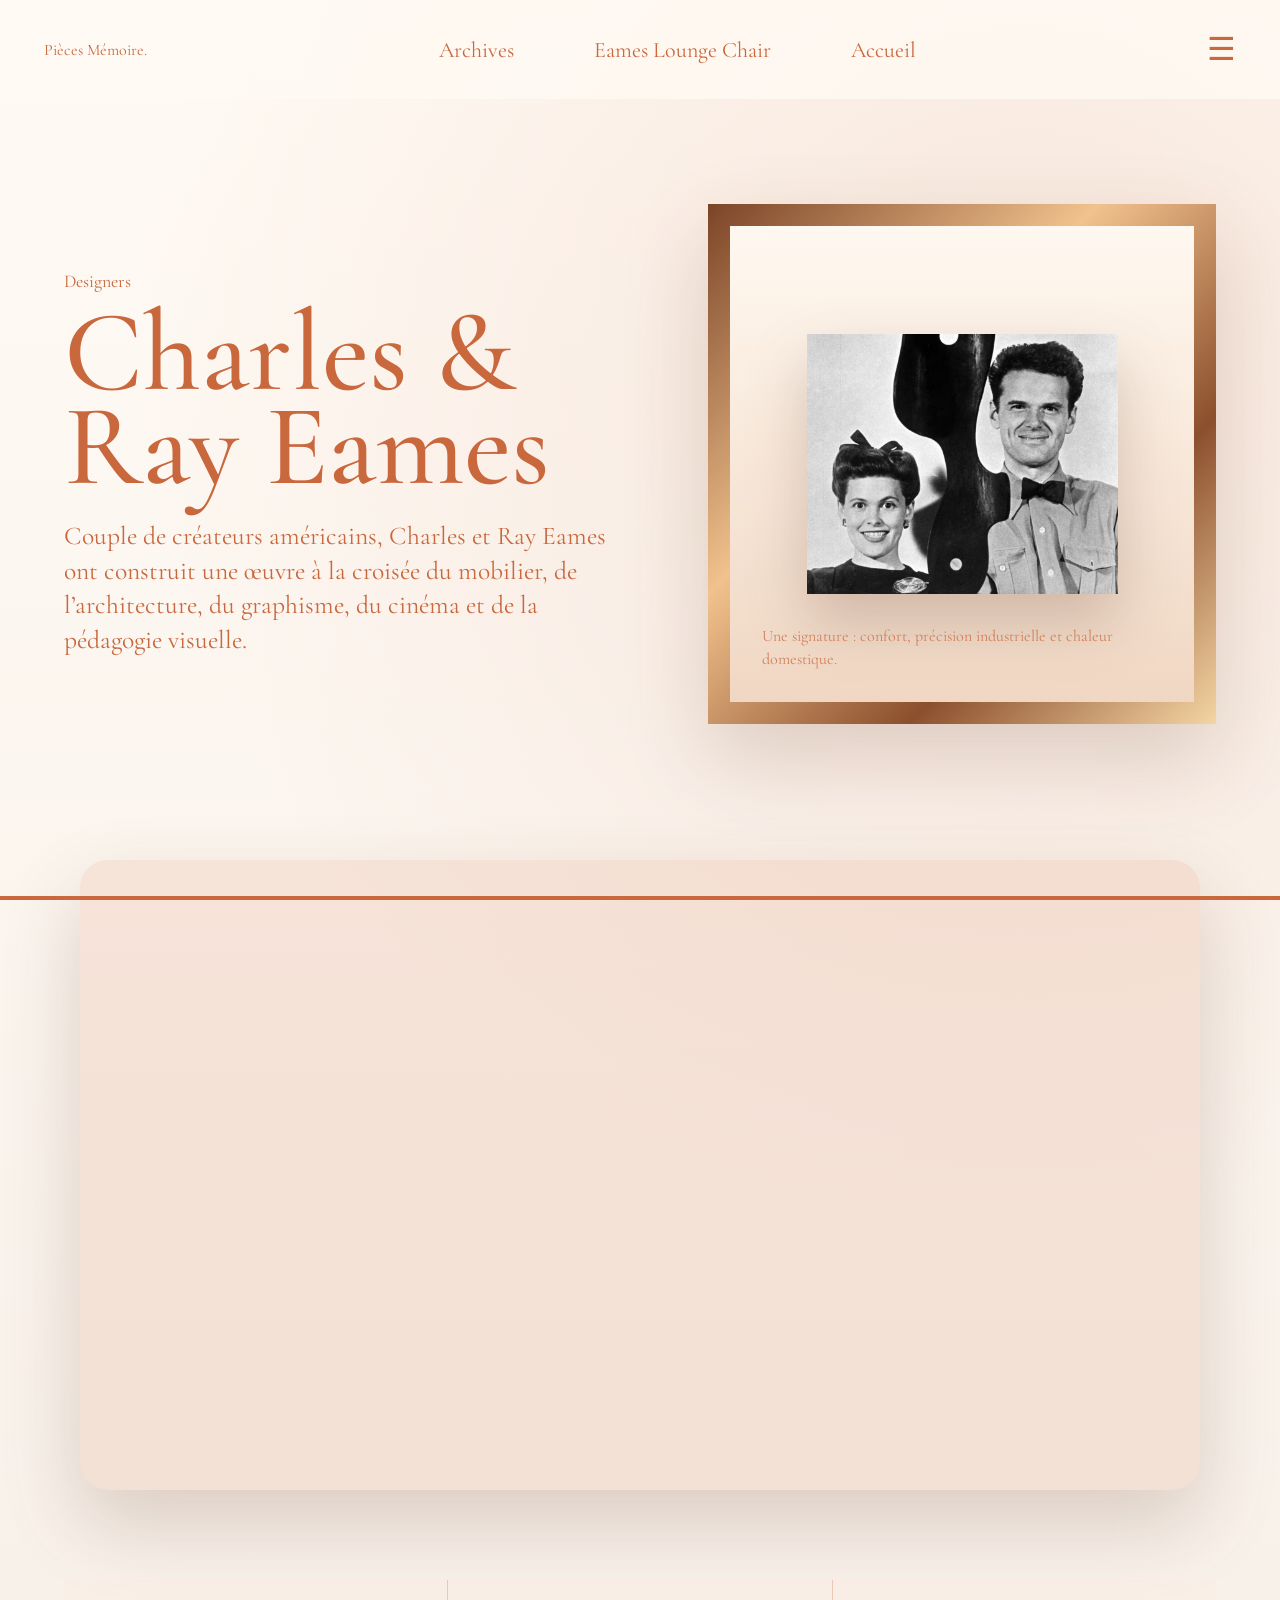
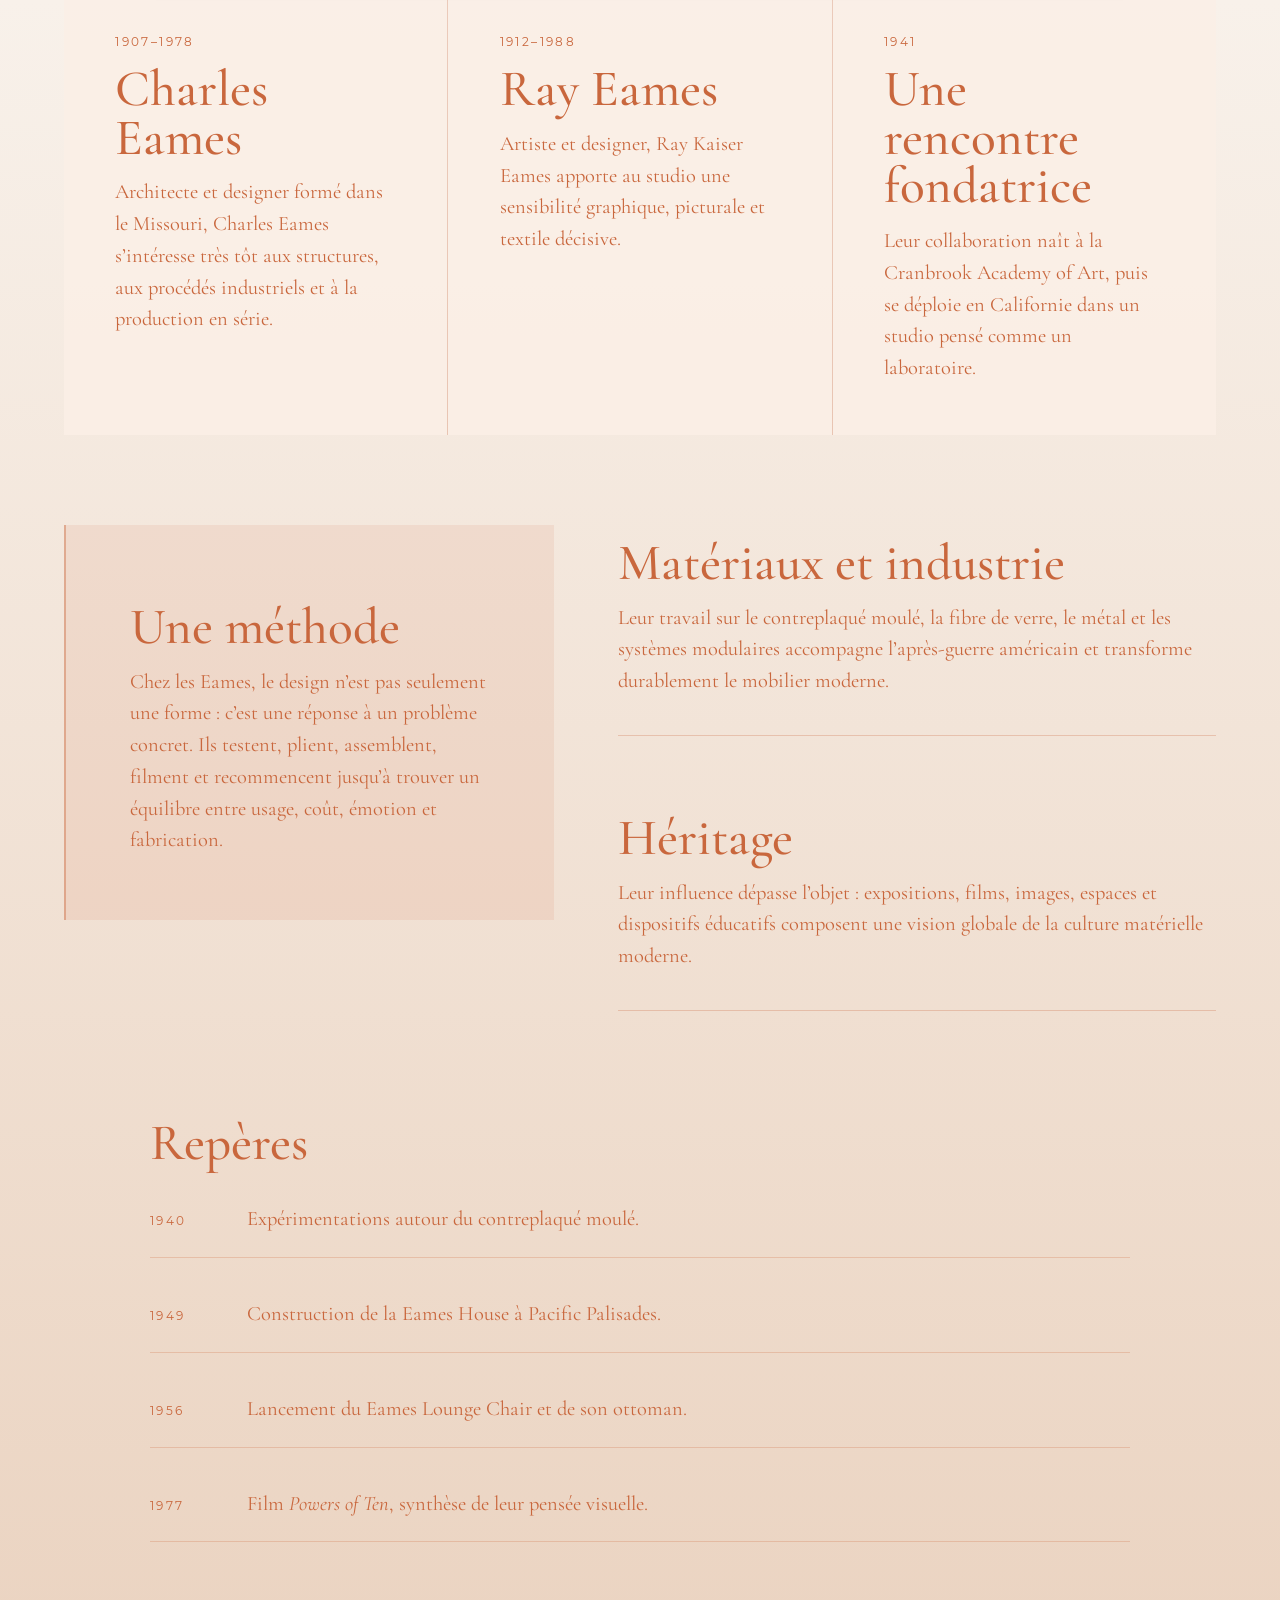
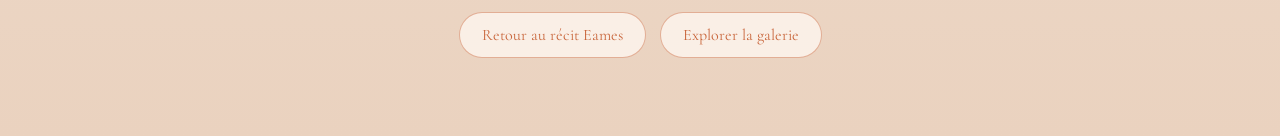
==== designers.html @ acf5686b "Add designer profile video section" ====
<!doctype html>
<html lang="fr">
  <head>
    <meta charset="UTF-8" />
    <meta name="viewport" content="width=device-width, initial-scale=1.0" />
    <title>Pièces Mémoire — Charles & Ray Eames</title>

    <link rel="preconnect" href="https://fonts.googleapis.com" />
    <link rel="preconnect" href="https://fonts.gstatic.com" crossorigin />
    <link
      href="https://fonts.googleapis.com/css2?family=Cormorant+Garamond:wght@300;400;500;600&family=Montserrat+Alternates:wght@400;500;600&display=swap"
      rel="stylesheet"
    />

    <link rel="stylesheet" href="style.css" />
  </head>

  <body class="designer-page">
    <header class="designer-header">
      <div class="logo">
        <a href="index.html">Pièces Mémoire.</a>
      </div>

      <nav>
        <a href="archives.html">Archives</a>
        <a href="eames.html">Eames Lounge Chair</a>
        <a href="index.html">Accueil</a>
      </nav>

      <button class="menu-btn" type="button" aria-label="Ouvrir le menu">☰</button>
    </header>

    <main>
      <section class="designer-hero">
        <div class="designer-hero__copy">
          <p class="category-label">Designers</p>
          <h1>Charles & Ray Eames</h1>
          <p>
            Couple de créateurs américains, Charles et Ray Eames ont construit
            une œuvre à la croisée du mobilier, de l’architecture, du graphisme,
            du cinéma et de la pédagogie visuelle.
          </p>
        </div>

        <figure class="designer-hero__portrait">
          <img src="./Images/Eames/charles&ray02.jpg" alt="Charles et Ray Eames" />
          <figcaption>Une signature : confort, précision industrielle et chaleur domestique.</figcaption>
        </figure>
      </section>

      <section class="designer-video-display" aria-label="Film sur Charles et Ray Eames">
        <iframe
          src="https://www.youtube.com/embed/MaOGpOgOFRw?start=451"
          title="Vidéo sur Charles et Ray Eames"
          allow="accelerometer; autoplay; clipboard-write; encrypted-media; gyroscope; picture-in-picture; web-share"
          allowfullscreen
        ></iframe>
      </section>

      <section class="designer-profile">
        <article>
          <span>1907–1978</span>
          <h2>Charles Eames</h2>
          <p>
            Architecte et designer formé dans le Missouri, Charles Eames
            s’intéresse très tôt aux structures, aux procédés industriels et à
            la production en série.
          </p>
        </article>

        <article>
          <span>1912–1988</span>
          <h2>Ray Eames</h2>
          <p>
            Artiste et designer, Ray Kaiser Eames apporte au studio une
            sensibilité graphique, picturale et textile décisive.
          </p>
        </article>

        <article>
          <span>1941</span>
          <h2>Une rencontre fondatrice</h2>
          <p>
            Leur collaboration naît à la Cranbrook Academy of Art, puis se
            déploie en Californie dans un studio pensé comme un laboratoire.
          </p>
        </article>
      </section>

      <section class="designer-story">
        <div>
          <h2>Une méthode</h2>
          <p>
            Chez les Eames, le design n’est pas seulement une forme : c’est une
            réponse à un problème concret. Ils testent, plient, assemblent,
            filment et recommencent jusqu’à trouver un équilibre entre usage,
            coût, émotion et fabrication.
          </p>
        </div>

        <div>
          <h2>Matériaux et industrie</h2>
          <p>
            Leur travail sur le contreplaqué moulé, la fibre de verre, le métal
            et les systèmes modulaires accompagne l’après-guerre américain et
            transforme durablement le mobilier moderne.
          </p>
        </div>

        <div>
          <h2>Héritage</h2>
          <p>
            Leur influence dépasse l’objet : expositions, films, images,
            espaces et dispositifs éducatifs composent une vision globale de la
            culture matérielle moderne.
          </p>
        </div>
      </section>

      <section class="designer-timeline" aria-label="Repères chronologiques">
        <h2>Repères</h2>
        <ol>
          <li><span>1940</span> Expérimentations autour du contreplaqué moulé.</li>
          <li><span>1949</span> Construction de la Eames House à Pacific Palisades.</li>
          <li><span>1956</span> Lancement du Eames Lounge Chair et de son ottoman.</li>
          <li><span>1977</span> Film <em>Powers of Ten</em>, synthèse de leur pensée visuelle.</li>
        </ol>
      </section>

      <section class="designer-actions">
        <a href="eames.html">Retour au récit Eames</a>
        <a href="archives.html">Explorer la galerie</a>
      </section>
    </main>

    <div class="overlay"></div>

    <aside class="side-menu">
      <button class="close-menu" type="button" aria-label="Fermer le menu">✕</button>

      <nav class="side-nav">
        <a href="index.html">
          <img src="./Images/icons/icon01.png" alt="" />
          <span>Accueil</span>
        </a>

        <a href="archives.html">
          <img src="./Images/icons/icon03.png" alt="" />
          <span>Archives</span>
        </a>

        <a href="meubles.html">
          <img src="./Images/icons/icon05.png" alt="" />
          <span>Meubles</span>
        </a>

        <a href="designers.html">
          <img src="./Images/icons/icon02.png" alt="" />
          <span>Designers</span>
        </a>

        <a href="eames.html">
          <img src="./Images/icons/icon04.png" alt="" />
          <span>Eames</span>
        </a>
      </nav>
    </aside>

    <script src="script.js"></script>
  </body>
</html>
---- style.css ----
:root {
  --bg: #f8f1ea;
  --primary: #c9673d;
  --secondary: #efbf98;
  --text: #c9673d;
  --shadow: 0 15px 30px rgba(0, 0, 0, 0.08);
}

* {
  margin: 0;
  padding: 0;
  box-sizing: border-box;
}

html {
  scroll-behavior: smooth;
}

body {
  background: var(--bg);
  color: var(--text);
  font-family: "Cormorant Garamond", serif;
  overflow-x: hidden;
}

body.is-home-opening {
  height: 100vh;
  overflow: hidden;
}

a,
a:visited,
a:hover,
a:active,
a:focus {
  color: inherit;
  text-decoration: none;
}
* {
  cursor: none;
}

body {
  cursor: none;
}

body::after {
  content: "";
  position: fixed;
  bottom: 0;
  left: 0;
  width: 100%;
  height: 4px;
  background: var(--primary);
  z-index: 999;
}

/* ---------------- HOME REVEAL BLUR ---------------- */

.home-blur-reveal {
  position: fixed;
  inset: 0;
  z-index: 20000;
  pointer-events: none;
  overflow: hidden;
  animation: homeBlurReveal 4.9s cubic-bezier(0.16, 1, 0.3, 1) forwards;
}

.home-blur-reveal::before,
.home-blur-reveal::after {
  content: "";
  position: absolute;
  top: 0;
  z-index: 1;
  width: 50.5%;
  height: 100%;
  background: rgba(248, 241, 234, 0.34);
  backdrop-filter: blur(30px);
  -webkit-backdrop-filter: blur(30px);
  box-shadow: 0 0 80px rgba(201, 103, 61, 0.1);
  animation: homeBlurPanelOpen 4.9s cubic-bezier(0.16, 1, 0.3, 1) forwards;
}

.home-blur-reveal::before {
  left: 0;
  transform-origin: left center;
}

.home-blur-reveal::after {
  right: 0;
  transform-origin: right center;
}

.home-blur-reveal__logo {
  position: absolute;
  left: 50%;
  top: 50%;
  z-index: 2;
  width: clamp(220px, 28vw, 440px);
  height: auto;
  object-fit: contain;
  transform: translate(-50%, -50%) scale(1);
  filter: drop-shadow(0 24px 48px rgba(201, 103, 61, 0.16));
  clip-path: inset(0 0 0 0);
  animation: homeLogoErase 2.02s cubic-bezier(0.65, 0, 0.35, 1) 0.42s forwards;
}

@keyframes homeBlurReveal {
  0% {
    opacity: 1;
  }

  76% {
    opacity: 1;
  }

  100% {
    opacity: 0;
    visibility: hidden;
  }
}

@keyframes homeBlurPanelOpen {
  0% {
    transform: translateX(0);
    backdrop-filter: blur(30px);
    -webkit-backdrop-filter: blur(30px);
  }

  40% {
    transform: translateX(0);
  }

  100% {
    transform: translateX(var(--blur-panel-end));
    backdrop-filter: blur(0);
    -webkit-backdrop-filter: blur(0);
  }
}

@keyframes homeLogoErase {
  0% {
    opacity: 1;
    clip-path: inset(0 0 0 0);
    filter:
      blur(0)
      drop-shadow(0 24px 48px rgba(201, 103, 61, 0.16));
  }

  72% {
    opacity: 1;
    clip-path: inset(0 0 0 78%);
    filter:
      blur(0.6px)
      drop-shadow(0 24px 48px rgba(201, 103, 61, 0.12));
  }

  100% {
    opacity: 0;
    clip-path: inset(0 0 0 100%);
    filter: blur(4px);
  }
}

.home-blur-reveal::before {
  --blur-panel-end: -104%;
}

.home-blur-reveal::after {
  --blur-panel-end: 104%;
}

/* ---------------- NAVBAR ---------------- */

header {
  height: 99px;
  width: 100%;
  padding: 0 44px;

  display: flex;
  justify-content: space-between;
  align-items: center;

  position: fixed;
  top: 0;
  left: 0;

  z-index: 100;

  background: transparent;
  backdrop-filter: none;
  -webkit-backdrop-filter: none;
}

.logo {
  display: flex;
  align-items: center;
  gap: 2px;
}

.logo img {
  width: 143px;
  height: 143px;
  object-fit: contain;
}

.logo span {
  font-family: "Montserrat Alternates", sans-serif;
  font-size: 26.4px;
  font-weight: 500;
  color: var(--primary);
  letter-spacing: -0.5px;
}

nav {
  display: flex;
  gap: 80px;
}

nav a {
  text-decoration: none;
  color: var(--text);
  font-size: 22px;
}

.menu-btn {
  border: none;
  background: none;
  color: var(--text);
  font-size: 1.98rem;
  cursor: pointer;
}

.page-menu-btn {
  position: fixed;
  top: 26px;
  right: 32px;
  z-index: 1200;
  color: var(--primary);
}

/* ---------------- HERO ---------------- */

.hero {
  position: relative;
  width: 100%;
  min-height: 100vh;

  padding: 150px clamp(22px, 5vw, 76px) 84px;
  overflow: hidden;

  display: grid;
  justify-content: center;
  align-items: center;
  text-align: center;
}

.hero-left {
  position: relative;
  z-index: 2;
  max-width: 760px;
  margin: 0 auto;
}

.hero-left h1 {
  font-size: clamp(58px, 8vw, 118px);
  font-weight: 500;
  line-height: 0.92;
  margin-bottom: 25px;
}

.hero-left p {
  font-size: clamp(17px, 1.6vw, 22px);
  line-height: 1.6;
  margin: 0 auto 30px;
  max-width: 520px;
}

.archive-btn {
  display: inline-flex;
  align-items: center;
  justify-content: center;
  background: transparent;
  border: 1px solid var(--primary);
  border-radius: 20px;
  color: var(--primary);
  text-decoration: none;

  padding: 12px 22px;

  font-family: inherit;
  font-size: 15px;

  cursor: pointer;

  transition: 0.3s;
}

.archive-btn:hover {
  background: var(--primary);
  color: white;
}

.hero-archive-grid {
  position: absolute;
  inset: 99px 0 0;
  z-index: 0;
  display: grid;
  grid-template-columns: repeat(4, minmax(0, 1fr));
  grid-auto-rows: minmax(150px, 1fr);
  width: 100%;
  min-height: calc(100% - 99px);
  overflow: hidden;
  filter: grayscale(1) contrast(1.04);
  opacity: 0.48;
}

.hero-archive-grid::before {
  content: "";
  position: absolute;
  inset: 0;
  z-index: 3;
  pointer-events: none;
  background:
    radial-gradient(circle at 50% 46%, rgba(248, 241, 234, 0.5), transparent 32%),
    linear-gradient(180deg, rgba(248, 241, 234, 0.2), rgba(248, 241, 234, 0.48));
  mix-blend-mode: screen;
}

.hero-archive-grid::after {
  content: "";
  position: absolute;
  inset: 0;
  z-index: 4;
  pointer-events: none;
  background: rgba(248, 241, 234, 0.22);
}

.hero-archive-cell {
  position: relative;
  min-height: 150px;
  overflow: hidden;
  border-right: 1px solid rgba(201, 103, 61, 0.14);
  border-bottom: 1px solid rgba(201, 103, 61, 0.14);
  background: rgba(248, 241, 234, 0.34);
}

.hero-archive-cell img {
  position: absolute;
  inset: 50% auto auto 50%;
  width: min(82%, 260px);
  height: min(82%, 220px);
  object-fit: contain;
  opacity: 0;
  transform: translate(-50%, -50%) scale(0.96);
  filter: blur(8px);
  animation: archiveCellSwap 16s cubic-bezier(0.16, 1, 0.3, 1) infinite;
}

.hero-archive-cell img:nth-child(2) {
  animation-delay: 4s;
}

.hero-archive-cell img:nth-child(3) {
  animation-delay: 8s;
}

.hero-archive-cell img:nth-child(4) {
  animation-delay: 12s;
}

.hero-archive-cell:nth-child(2) img { animation-duration: 17.5s; }
.hero-archive-cell:nth-child(3) img { animation-duration: 15.2s; }
.hero-archive-cell:nth-child(4) img { animation-duration: 18.4s; }
.hero-archive-cell:nth-child(5) img { animation-duration: 16.8s; }
.hero-archive-cell:nth-child(6) img { animation-duration: 19s; }
.hero-archive-cell:nth-child(7) img { animation-duration: 15.8s; }
.hero-archive-cell:nth-child(8) img { animation-duration: 18s; }
.hero-archive-cell:nth-child(9) img { animation-duration: 16.2s; }
.hero-archive-cell:nth-child(10) img { animation-duration: 19.4s; }
.hero-archive-cell:nth-child(11) img { animation-duration: 17s; }
.hero-archive-cell:nth-child(12) img { animation-duration: 18.8s; }

.hero-archive-cell:nth-child(2n) img:nth-child(1) { animation-delay: -1.6s; }
.hero-archive-cell:nth-child(2n) img:nth-child(2) { animation-delay: 2.4s; }
.hero-archive-cell:nth-child(2n) img:nth-child(3) { animation-delay: 6.4s; }
.hero-archive-cell:nth-child(2n) img:nth-child(4) { animation-delay: 10.4s; }

.hero-archive-cell:nth-child(3n) img:nth-child(1) { animation-delay: -3.1s; }
.hero-archive-cell:nth-child(3n) img:nth-child(2) { animation-delay: 1.1s; }
.hero-archive-cell:nth-child(3n) img:nth-child(3) { animation-delay: 5.1s; }
.hero-archive-cell:nth-child(3n) img:nth-child(4) { animation-delay: 9.1s; }

@keyframes archiveCellSwap {
  0%,
  18% {
    opacity: 0;
    transform: translate(-50%, -50%) scale(0.96);
    filter: blur(9px);
  }

  25%,
  43% {
    opacity: 1;
    transform: translate(-50%, -50%) scale(1);
    filter: blur(0);
  }

  52%,
  100% {
    opacity: 0;
    transform: translate(-50%, -50%) scale(1.045);
    filter: blur(10px);
  }
}

/* ---------------- CATEGORIES ---------------- */

.categories {
  margin-top: 90px;
  padding: 0 70px;
}

.categories h2 {
  font-size: 30px;
  font-weight: 400;
  margin-bottom: 50px;
}

.categories-grid {
  display: grid;
  grid-template-columns:
    1fr
    1px
    1fr
    1px
    1fr
    1px
    1fr;

  align-items: center;
}

.divider {
  width: 1px;
  height: 120px;
  background: #ddb49b;
}

.category {
  display: flex;
  flex-direction: column;
  align-items: center;
  justify-content: flex-start;

  width: 100%;
  height: 180px;

  text-align: center;

  transition: 0.3s;
}

.category:hover {
  transform: translateY(-8px);
}

.icon {
  width: 100px;
  height: 100px;

  display: flex;
  justify-content: center;
  align-items: center;

  margin-bottom: 12px;
}

.icon img {
  max-width: 70px;
  max-height: 70px;

  width: auto;
  height: auto;

  object-fit: contain;

  display: block;
}

.category span {
  font-size: 18px;
  line-height: 22px;

  min-height: 44px;

  display: flex;
  align-items: center;
  justify-content: center;
}

/* ---------------- CARDS INFINITE SLIDER ---------------- */

.archive-selector {
  margin-top: 80px;
  min-height: 720px;
  display: flex;
  flex-direction: column;
  align-items: center;
  overflow: hidden;
}

.cards-stage {
  position: relative;
  width: 100%;
  height: 410px;

  display: flex;
  justify-content: center;
  align-items: center;

  overflow: hidden;
}

.cards-stage::before,
.cards-stage::after {
  content: "";
  position: absolute;
  top: 0;
  width: 24%;
  height: 100%;
  z-index: 5;
  pointer-events: none;
}

.cards-stage::before {
  left: 0;
  background: linear-gradient(to right, var(--bg), transparent);
}

.cards-stage::after {
  right: 0;
  background: linear-gradient(to left, var(--bg), transparent);
}

.cards-track {
  position: relative;
  width: 100%;
  height: 360px;
}

.slider-arrow {
  position: absolute;
  top: 50%;
  z-index: 8;
  width: 52px;
  height: 52px;
  border: 1px solid rgba(181, 66, 27, 0.5);
  border-radius: 50%;
  background: rgba(248, 241, 234, 0.82);
  color: var(--primary);
  font-family: "Montserrat Alternates", sans-serif;
  font-size: 25px;
  line-height: 1;
  transform: translateY(-50%);
  box-shadow: 0 14px 30px rgba(83, 45, 31, 0.12);
  backdrop-filter: blur(8px);
  transition: 0.3s;
}

.slider-arrow:hover {
  background: var(--primary);
  color: white;
  transform: translateY(-50%) scale(1.05);
}

.slider-arrow--prev {
  left: clamp(18px, 5vw, 78px);
}

.slider-arrow--next {
  right: clamp(18px, 5vw, 78px);
}

.archive-card {
  position: absolute;
  top: 15px;
  left: 50%;

  width: 250px;
  height: 330px;

  border-radius: 20px;
  background: #f5dfd2;
  border: 1px solid rgba(181, 66, 27, 0.38);
  box-shadow: 0 16px 35px rgba(83, 45, 31, 0.13);

  text-decoration: none;
  color: var(--primary);

  display: flex;
  flex-direction: column;
  justify-content: space-between;

  padding: 18px;
  overflow: hidden;
  will-change: transform, opacity;
}

.archive-card img {
  width: 100%;
  height: 200px;
  object-fit: contain;
  margin-top: 4px;
  transform: scale(1.18);
}

.archive-card:hover img {
  transform: scale(1.28);
}

.card-year {
  font-size: 14px;
  letter-spacing: 1px;
}

.card-info h4 {
  font-size: 22px;
  font-weight: 500;
  line-height: 1;
  margin-bottom: 6px;
}

.card-info p {
  font-size: 14px;
  line-height: 1.2;
}

.archive-selector.has-active .archive-card {
  opacity: 0.35;
}

.archive-selector.has-active .archive-card.is-selected {
  opacity: 1;
  z-index: 20;
  box-shadow: 0 35px 70px rgba(83, 45, 31, 0.28);
}

.archive-selector h3 {
  margin-top: 35px;
  font-size: 28px;
  font-weight: 400;
}

.archive-hint {
  margin-top: 12px;
  max-width: 520px;
  text-align: center;
  font-size: 16px;
  line-height: 1.5;
  opacity: 0.74;
}
/* ---------------- RESPONSIVE ---------------- */

@media (max-width: 1000px) {
  nav {
    display: none;
  }

  .hero {
    min-height: 100vh;
    padding-inline: 24px;
    text-align: center;
  }

  .hero-left {
    display: flex;
    flex-direction: column;
    align-items: center;
  }

  .hero-archive-grid {
    grid-template-columns: repeat(2, minmax(0, 1fr));
    grid-auto-rows: minmax(128px, 1fr);
  }

  .hero-archive-cell img {
    width: min(86%, 210px);
    height: min(86%, 185px);
  }

  .categories-grid {
    grid-template-columns: 1fr;
    gap: 40px;
  }

  .divider {
    display: none;
  }

  .cards-wrapper {
    width: 100%;
    transform: scale(0.8);
  }

  .slider-arrow {
    width: 44px;
    height: 44px;
    font-size: 21px;
  }
}

footer {
  margin-top: 120px;

  padding: 80px 70px 40px;

  border-top: 1px solid #ddb49b;
}

.footer-top {
  display: flex;
  justify-content: space-between;
  align-items: flex-start;

  gap: 100px;
}

.footer-brand h3 {
  font-size: 36px;
  font-weight: 500;

  margin-bottom: 15px;
}

.footer-brand p {
  max-width: 320px;

  font-size: 16px;
  line-height: 1.6;
}

.footer-links {
  display: flex;
  gap: 100px;
}

.footer-links div {
  display: flex;
  flex-direction: column;
  gap: 12px;
}

.footer-links h4 {
  font-size: 22px;
  font-weight: 500;

  margin-bottom: 8px;
}

.footer-links a {
  text-decoration: none;
  color: var(--text);

  font-size: 18px;

  transition: 0.3s;
}

.footer-links a:hover {
  opacity: 0.6;
}

.footer-bottom {
  margin-top: 60px;
  padding-top: 25px;

  border-top: 1px solid #e7c6ae;

  display: flex;
  justify-content: space-between;

  font-size: 15px;
}

/* MENU */

.side-menu {
  position: fixed;
  top: 0;
  right: -450px;

  width: 420px;
  height: 100vh;

  background: var(--bg);

  border-left: 2px solid var(--primary);

  z-index: 9999;

  transition: 0.5s ease;

  padding: 60px;
}

.side-menu.active {
  right: 0;
}

.overlay {
  position: fixed;
  inset: 0;

  background: rgba(0, 0, 0, 0.15);

  opacity: 0;
  pointer-events: none;

  transition: 0.4s;

  z-index: 9998;
}

.overlay.active {
  opacity: 1;
  pointer-events: all;
}

.close-menu {
  position: absolute;

  top: 40px;
  right: 40px;

  width: 55px;
  height: 55px;

  border-radius: 50%;

  border: 3px solid var(--primary);

  background: transparent;

  color: var(--primary);

  font-size: 28px;

  cursor: pointer;
}

.side-nav {
  margin-top: 120px;

  display: flex;
  flex-direction: column;

  gap: 25px;
}

.side-nav a {
  display: flex;
  align-items: center;

  gap: 25px;

  text-decoration: none;

  color: var(--primary);

  font-size: 22px;
  font-weight: 500;

  padding-bottom: 25px;

  border-bottom: 1px solid #ddb49b;
}

.side-nav img {
  width: 42px;
  height: 42px;
}

.side-nav a:hover {
  transform: translateX(8px);
  transition: 0.3s;
}
.category-hero {
  padding-top: 180px;
  text-align: center;
}

.category-label {
  font-size: 18px;
  color: var(--primary);
}

.category-hero h1 {
  font-size: 80px;
  font-weight: 500;
  margin: 15px 0;
}

.category-description {
  max-width: 600px;
  margin: auto;
  font-size: 18px;
}

.objects-grid {
  max-width: 1200px;
  margin: 100px auto;
  padding: 0 70px;

  display: grid;
  grid-template-columns: repeat(3, 1fr);
  gap: 40px;
}

.object-card {
  display: block;
  text-align: center;
  color: var(--primary);
  text-decoration: none;
}

.object-card img {
  width: 100%;
  border-radius: 12px;
}

.object-card h2 {
  margin-top: 20px;
  font-size: 28px;
  font-weight: 500;
}

.object-card p {
  margin-top: 8px;
  font-size: 16px;
}

/* ---------------- IMMERSIVE ARCHIVES ---------------- */

.archive-gallery-page {
  min-height: 100vh;
  background:
    radial-gradient(circle at 18% 16%, rgba(255, 255, 255, 0.94), transparent 28%),
    linear-gradient(180deg, #fffdf8 0%, #f8f1ea 58%, #ead2bf 100%);
}

.archive-gallery-header {
  background: rgba(255, 253, 248, 0.72);
}

.archive-gallery {
  min-height: 100vh;
  padding: 132px clamp(18px, 4vw, 64px) 72px;
}

.archive-gallery__intro {
  max-width: 820px;
  margin: 0 auto 42px;
  text-align: center;
}

.archive-gallery__intro h1 {
  margin: 10px 0 14px;
  font-size: clamp(54px, 8vw, 112px);
  font-weight: 500;
  line-height: 0.88;
}

.archive-gallery__intro p:not(.category-label) {
  max-width: 610px;
  margin: 0 auto;
  font-size: clamp(17px, 1.8vw, 22px);
  line-height: 1.45;
}

.archive-room {
  position: relative;
  max-width: 1180px;
  min-height: clamp(720px, 96vh, 1040px);
  margin: 0 auto;
  padding: clamp(28px, 4vw, 54px);
  perspective: 1300px;
}

.archive-room__door {
  position: absolute;
  inset: 0;
  z-index: 4;
  pointer-events: none;
  border: clamp(24px, 4vw, 54px) solid transparent;
  border-image:
    linear-gradient(
      135deg,
      #9c5f36 0%,
      #e7b079 19%,
      #8c4e2e 38%,
      #f0bf87 58%,
      #7a4026 100%
    )
    1;
  box-shadow:
    inset 0 0 0 8px rgba(92, 46, 24, 0.2),
    inset 0 0 46px rgba(92, 46, 24, 0.18),
    0 34px 86px rgba(92, 46, 24, 0.18);
}

.archive-room__door::before,
.archive-room__door::after {
  content: "";
  position: absolute;
  inset: calc(clamp(24px, 4vw, 54px) * -0.82);
  border: 1px solid rgba(87, 45, 25, 0.32);
  background:
    repeating-linear-gradient(
      90deg,
      rgba(77, 38, 20, 0.22) 0 1px,
      transparent 1px 11px
    );
  mix-blend-mode: multiply;
  opacity: 0.42;
}

.archive-room__door::after {
  inset: clamp(12px, 2vw, 26px);
  border: 2px solid rgba(116, 62, 34, 0.22);
  background: none;
}

.archive-room__space {
  position: relative;
  min-height: clamp(640px, 82vh, 920px);
  overflow: hidden;
  background:
    linear-gradient(90deg, rgba(255, 255, 255, 0.92), rgba(255, 255, 255, 0.34) 15%, transparent 30%),
    linear-gradient(180deg, #fffefa 0%, #fffaf2 62%, #f6eadf 100%);
  box-shadow: inset 0 0 120px rgba(171, 106, 68, 0.12);
  transform-style: preserve-3d;
}

.archive-room__space::before {
  content: "";
  position: absolute;
  left: 7%;
  top: 5%;
  bottom: 16%;
  width: 13%;
  background:
    linear-gradient(90deg, rgba(255, 255, 255, 0.95), rgba(255, 255, 255, 0.18)),
    repeating-linear-gradient(90deg, transparent 0 26px, rgba(210, 184, 162, 0.22) 27px 28px);
  filter: blur(0.2px);
}

.archive-room__ceiling,
.archive-room__floor,
.archive-room__wall {
  position: absolute;
  pointer-events: none;
}

.archive-room__ceiling {
  top: 0;
  left: 17%;
  right: 17%;
  height: 16%;
  background:
    linear-gradient(180deg, rgba(242, 232, 221, 0.88), rgba(255, 255, 255, 0.28)),
    repeating-linear-gradient(90deg, transparent 0 34px, rgba(195, 172, 148, 0.18) 35px 36px);
  transform: perspective(900px) rotateX(-42deg);
  transform-origin: top center;
}

.archive-room__floor {
  left: 14%;
  right: 14%;
  bottom: -10%;
  height: 40%;
  background:
    repeating-linear-gradient(0deg, rgba(93, 62, 43, 0.22) 0 1px, transparent 1px 38px),
    linear-gradient(180deg, #fffdf8, #f4eadf);
  transform: perspective(900px) rotateX(62deg);
  transform-origin: bottom center;
}

.archive-room__wall--left {
  left: 0;
  top: 10%;
  bottom: 0;
  width: 22%;
  background: linear-gradient(90deg, #fffefa, rgba(255, 255, 255, 0.24));
  clip-path: polygon(0 0, 100% 11%, 100% 100%, 0 100%);
}

.archive-room__wall--right {
  right: 0;
  top: 10%;
  bottom: 0;
  width: 24%;
  background: linear-gradient(270deg, #fff7ef, rgba(255, 255, 255, 0.18));
  clip-path: polygon(0 11%, 100% 0, 100% 100%, 0 100%);
}

.gallery-wall {
  position: absolute;
  z-index: 2;
}

.gallery-wall--back {
  left: 26%;
  top: 13%;
  width: 48%;
  height: 66%;
}

.gallery-wall--right {
  right: 5%;
  top: 16%;
  width: 21%;
  height: 66%;
  transform: perspective(900px) rotateY(-38deg);
  transform-origin: left center;
}

.gallery-frame {
  position: absolute;
  display: flex;
  flex-direction: column;
  justify-content: flex-end;
  gap: 4px;
  padding: 10px;
  color: #7f431e;
  text-decoration: none;
  background:
    linear-gradient(#fffaf3, #f8eadc) padding-box,
    linear-gradient(135deg, #704020, #e5bd7d 36%, #8d5430 64%, #f1cf99) border-box;
  border: clamp(8px, 1.2vw, 15px) solid transparent;
  box-shadow:
    0 16px 30px rgba(92, 46, 24, 0.16),
    inset 0 0 0 1px rgba(80, 42, 22, 0.22);
  transition: transform 0.55s cubic-bezier(0.16, 1, 0.3, 1), box-shadow 0.55s ease;
}

.gallery-frame:hover {
  transform: translateY(-8px) scale(1.035);
  box-shadow:
    0 24px 48px rgba(92, 46, 24, 0.22),
    inset 0 0 0 1px rgba(80, 42, 22, 0.28);
}

.gallery-frame img {
  width: 100%;
  height: 74%;
  object-fit: contain;
  object-position: center;
  filter: drop-shadow(0 10px 14px rgba(72, 38, 24, 0.12));
}

.gallery-frame strong {
  font-size: clamp(14px, 1.4vw, 20px);
  font-weight: 500;
  line-height: 1;
}

.gallery-frame em,
.gallery-frame__year {
  font-size: clamp(11px, 1vw, 13px);
  font-style: normal;
  line-height: 1.1;
  opacity: 0.76;
}

.gallery-frame__year {
  position: absolute;
  top: 9px;
  left: 10px;
}

.gallery-frame--hero {
  left: 32%;
  top: 24%;
  width: 34%;
  height: 42%;
}

.gallery-frame--akari {
  left: 2%;
  top: 6%;
  width: 25%;
  height: 27%;
}

.gallery-frame--string {
  left: 4%;
  top: 42%;
  width: 28%;
  height: 27%;
}

.gallery-frame--wishbone {
  right: 2%;
  top: 8%;
  width: 24%;
  height: 32%;
}

.gallery-frame--wassily {
  right: 5%;
  bottom: 1%;
  width: 24%;
  height: 33%;
}

.gallery-frame--side {
  left: 8%;
  top: 4%;
  width: 74%;
  height: 32%;
}

.gallery-frame--side-small {
  left: 22%;
  top: 46%;
  width: 62%;
  height: 25%;
}

.archive-gallery__rail {
  display: flex;
  flex-wrap: wrap;
  justify-content: center;
  gap: 12px;
  margin-top: 28px;
}

.archive-gallery__rail a {
  padding: 10px 18px;
  border: 1px solid rgba(201, 103, 61, 0.42);
  border-radius: 999px;
  color: var(--primary);
  text-decoration: none;
  background: rgba(255, 253, 248, 0.64);
  backdrop-filter: blur(8px);
}

@media (max-width: 820px) {
  .archive-gallery-header nav {
    display: none;
  }

  .archive-room {
    padding: 18px;
    min-height: 760px;
  }

  .archive-room__door {
    border-width: 20px;
  }

  .archive-room__space {
    min-height: 720px;
  }

  .gallery-wall--back {
    left: 14%;
    width: 72%;
  }

  .gallery-wall--right,
  .archive-room__wall--right {
    display: none;
  }
}

/* ---------------- 3D ARCHIVE CUBE ---------------- */

.archive-gallery-page {
  --gallery-x: 0px;
  --gallery-y: 0px;
  --gallery-z: 0px;
  --gallery-rot-x: 0deg;
  --gallery-rot-y: 0deg;
  background:
    radial-gradient(circle at 18% 16%, rgba(255, 255, 255, 0.94), transparent 28%),
    linear-gradient(180deg, #fffdf8 0%, #f8f1ea 58%, #ead2bf 100%);
}

.archive-gallery-page,
.archive-gallery-page * {
  cursor: auto !important;
}

.archive-story-header {
  position: fixed;
  top: 22px;
  left: 24px;
  z-index: 1200;
}

.archive-story-exit {
  display: inline-flex;
  align-items: center;
  gap: 8px;
  padding: 6px 10px 6px 6px;
  border: 1px solid rgba(201, 103, 61, 0.42);
  border-radius: 999px;
  background: rgba(248, 241, 234, 0.72);
  color: var(--primary);
  text-decoration: none;
  font-family: "Montserrat Alternates", sans-serif;
  font-size: 11px;
  letter-spacing: 0.14em;
  text-transform: uppercase;
  backdrop-filter: blur(10px);
  -webkit-backdrop-filter: blur(10px);
  box-shadow: 0 16px 34px rgba(201, 103, 61, 0.16);
  opacity: 0.95;
  transition:
    transform 0.25s ease,
    border-color 0.25s ease,
    background 0.25s ease;
}

.archive-story-exit:hover,
.archive-story-exit:focus-visible {
  border-color: rgba(201, 103, 61, 0.72);
  background: rgba(255, 253, 248, 0.84);
  transform: translateY(-1px);
}

.archive-story-exit img {
  width: 36px;
  height: 36px;
  object-fit: contain;
  filter: drop-shadow(0 4px 8px rgba(201, 103, 61, 0.2));
}

.archive-story-exit span {
  opacity: 0.82;
}

.archive-cube-page {
  min-height: 100vh;
  padding: 126px clamp(16px, 4vw, 64px) 64px;
}

.archive-cube-intro {
  max-width: 860px;
  margin: 0 auto 34px;
  text-align: center;
}

.archive-cube-intro h1 {
  margin: 10px 0 14px;
  font-size: clamp(54px, 8vw, 118px);
  font-weight: 500;
  line-height: 0.88;
}

.archive-cube-intro p:not(.category-label) {
  max-width: 680px;
  margin: 0 auto;
  font-size: clamp(17px, 1.8vw, 22px);
  line-height: 1.45;
}

.archive-cube-shell {
  position: relative;
  height: clamp(680px, 82vh, 920px);
  max-width: 1280px;
  margin: 0 auto;
  overflow: hidden;
  border: 24px solid transparent;
  border-image: linear-gradient(135deg, #8a4d2c, #edbd83 32%, #754024 68%, #d89562) 1;
  background: #fffdf8;
  perspective: 1050px;
  box-shadow:
    inset 0 0 80px rgba(116, 62, 34, 0.12),
    0 30px 80px rgba(116, 62, 34, 0.18);
}

.archive-cube-shell::before {
  content: "";
  position: absolute;
  inset: 0;
  z-index: 5;
  pointer-events: none;
  background:
    radial-gradient(circle at 16% 20%, rgba(255, 255, 255, 0.78), transparent 24%),
    linear-gradient(90deg, rgba(255, 255, 255, 0.42), transparent 24% 76%, rgba(130, 78, 48, 0.08));
  mix-blend-mode: soft-light;
}

.archive-cube {
  position: absolute;
  left: 50%;
  top: 50%;
  width: min(880px, 72vw);
  height: min(560px, 58vh);
  transform-style: preserve-3d;
  transform:
    translate3d(calc(-50% + var(--gallery-x)), calc(-50% + var(--gallery-y)), var(--gallery-z))
    rotateX(var(--gallery-rot-x))
    rotateY(var(--gallery-rot-y));
  transition: transform 0.55s cubic-bezier(0.16, 1, 0.3, 1);
}

.archive-cube.is-dragging {
  transition: none;
}

.cube-face {
  position: absolute;
  left: 0;
  top: 0;
  width: 100%;
  height: 100%;
  transform-style: preserve-3d;
  background:
    linear-gradient(180deg, rgba(255, 255, 255, 0.96), rgba(248, 241, 234, 0.9)),
    repeating-linear-gradient(90deg, transparent 0 48px, rgba(197, 169, 144, 0.12) 49px 50px);
  box-shadow: inset 0 0 80px rgba(110, 62, 36, 0.08);
}

.cube-face--back {
  transform: translateZ(-430px);
}

.cube-face--left {
  transform: rotateY(90deg) translateZ(-430px);
  transform-origin: left center;
}

.cube-face--right {
  transform: rotateY(-90deg) translateZ(-430px);
  transform-origin: right center;
}

.cube-face--floor {
  transform: rotateX(90deg) translateZ(-280px);
  transform-origin: bottom center;
  background:
    repeating-linear-gradient(0deg, rgba(92, 62, 43, 0.22) 0 1px, transparent 1px 42px),
    repeating-linear-gradient(90deg, transparent 0 84px, rgba(92, 62, 43, 0.12) 85px 86px),
    linear-gradient(180deg, #fffdf8, #f1e5db);
}

.cube-face--ceiling {
  transform: rotateX(-90deg) translateZ(-280px);
  transform-origin: top center;
  background:
    repeating-linear-gradient(90deg, transparent 0 44px, rgba(184, 157, 132, 0.16) 45px 46px),
    linear-gradient(180deg, #fffdf8, #f6ede6);
}

.cube-frame {
  position: absolute;
  display: flex;
  flex-direction: column;
  justify-content: flex-end;
  gap: 4px;
  padding: 10px;
  color: #743f21;
  background:
    linear-gradient(#fffaf2, #f6eadc) padding-box,
    linear-gradient(135deg, #684023, #e8c07c 38%, #7e4b2b 68%, #f2d19c) border-box;
  border: 12px solid transparent;
  box-shadow:
    0 18px 34px rgba(74, 42, 25, 0.17),
    inset 0 0 0 1px rgba(92, 48, 25, 0.24);
  text-decoration: none;
  transform: translateZ(18px);
  transition: transform 0.45s ease, box-shadow 0.45s ease;
}

.cube-frame:hover {
  transform: translateZ(42px) scale(1.035);
  box-shadow:
    0 26px 52px rgba(74, 42, 25, 0.24),
    inset 0 0 0 1px rgba(92, 48, 25, 0.3);
}

.cube-frame img {
  width: 100%;
  height: 70%;
  object-fit: contain;
  filter: drop-shadow(0 10px 14px rgba(74, 42, 25, 0.14));
}

.cube-frame strong {
  font-size: clamp(12px, 1.2vw, 18px);
  font-weight: 500;
  line-height: 1;
}

.cube-frame span {
  position: absolute;
  left: 10px;
  top: 8px;
  font-size: 12px;
  opacity: 0.72;
}

.frame-dark {
  border-width: 14px;
  background:
    linear-gradient(#fffaf2, #f6eadc) padding-box,
    linear-gradient(135deg, #222, #6a4a36 45%, #121212) border-box;
}

.frame-light {
  border-width: 9px;
  background:
    linear-gradient(#fffaf2, #f6eadc) padding-box,
    linear-gradient(135deg, #d9b38c, #fff3cb 45%, #b77d47) border-box;
}

.frame-wood {
  border-width: 16px;
  background:
    linear-gradient(#fffaf2, #f6eadc) padding-box,
    repeating-linear-gradient(90deg, #8a4b29 0 8px, #d9955d 9px 18px, #6f341f 19px 28px) border-box;
}

.frame-red {
  background:
    linear-gradient(#fffaf2, #f6eadc) padding-box,
    linear-gradient(135deg, #541f18, #9e3e2b 42%, #2d120e) border-box;
}

.frame-blue {
  border-width: 8px;
  background:
    linear-gradient(#fffaf2, #f6eadc) padding-box,
    linear-gradient(135deg, #31536b, #8eb2c5 42%, #1c3342) border-box;
}

.cube-frame--hero { left: 34%; top: 22%; width: 31%; height: 42%; }
.cube-frame--portrait { left: 7%; top: 8%; width: 22%; height: 31%; }
.cube-frame--wide { left: 7%; top: 49%; width: 27%; height: 26%; }
.cube-frame--mini { right: 5%; top: 7%; width: 22%; height: 28%; }
.cube-frame--tall { right: 6%; bottom: 8%; width: 20%; height: 34%; }
.cube-frame--tiny { left: 39%; bottom: 8%; width: 17%; height: 21%; }

.cube-frame--left-01 { left: 12%; top: 8%; width: 30%; height: 30%; }
.cube-frame--left-02 { right: 12%; top: 18%; width: 32%; height: 25%; }
.cube-frame--left-03 { left: 18%; bottom: 16%; width: 26%; height: 28%; }
.cube-frame--left-04 { right: 10%; bottom: 10%; width: 28%; height: 31%; }

.cube-frame--right-01 { left: 10%; top: 10%; width: 26%; height: 32%; }
.cube-frame--right-02 { right: 10%; top: 8%; width: 28%; height: 27%; }
.cube-frame--right-03 { left: 14%; bottom: 10%; width: 30%; height: 27%; }
.cube-frame--right-04 { right: 13%; bottom: 16%; width: 24%; height: 29%; }

.archive-cube-controls {
  position: absolute;
  left: 50%;
  bottom: 20px;
  z-index: 10;
  display: flex;
  flex-wrap: wrap;
  justify-content: center;
  gap: 8px;
  transform: translateX(-50%);
}

.archive-cube-controls button {
  padding: 9px 14px;
  border: 1px solid rgba(201, 103, 61, 0.48);
  border-radius: 999px;
  background: rgba(255, 253, 248, 0.82);
  color: var(--primary);
  font-family: inherit;
  font-size: 15px;
}

@media (max-width: 820px) {
  .archive-cube-shell {
    border-width: 14px;
  }

  .archive-cube {
    width: 760px;
    height: 540px;
  }
}

/* ---------------- DESIGNER PROFILE ---------------- */

.designer-page {
  min-height: 100vh;
  background:
    radial-gradient(circle at 80% 10%, rgba(201, 103, 61, 0.12), transparent 28%),
    linear-gradient(180deg, #fffaf4 0%, #f8f1ea 48%, #ead2bf 100%);
}

.designer-header {
  background: rgba(255, 250, 244, 0.78);
}

.designer-page main {
  padding: 140px clamp(22px, 5vw, 78px) 78px;
}

.designer-hero {
  min-height: 72vh;
  display: grid;
  grid-template-columns: minmax(0, 0.94fr) minmax(320px, 0.86fr);
  align-items: center;
  gap: clamp(34px, 7vw, 110px);
}

.designer-hero__copy h1 {
  max-width: 760px;
  margin: 14px 0 24px;
  font-size: clamp(64px, 9vw, 136px);
  font-weight: 500;
  line-height: 0.82;
}

.designer-hero__copy p:not(.category-label) {
  max-width: 640px;
  font-size: clamp(20px, 2vw, 28px);
  line-height: 1.36;
}

.designer-hero__portrait {
  position: relative;
  min-height: 520px;
  display: grid;
  place-items: center;
  padding: clamp(24px, 4vw, 54px);
  background:
    linear-gradient(#fff8f0, #f0d7c3) padding-box,
    linear-gradient(135deg, #7b4427, #f1c28d 38%, #8c4f2d 70%, #f4d5a4) border-box;
  border: clamp(12px, 2vw, 22px) solid transparent;
  box-shadow: 0 34px 80px rgba(99, 54, 33, 0.18);
}

.designer-hero__portrait img {
  width: min(86%, 460px);
  height: auto;
  object-fit: contain;
  filter: drop-shadow(0 28px 30px rgba(83, 45, 31, 0.22));
}

.designer-hero__portrait figcaption {
  position: absolute;
  left: clamp(18px, 2.5vw, 34px);
  right: clamp(18px, 2.5vw, 34px);
  bottom: clamp(18px, 2.5vw, 34px);
  font-size: 16px;
  line-height: 1.4;
  opacity: 0.78;
}

.designer-video-display {
  position: relative;
  width: min(1120px, 100%);
  aspect-ratio: 16 / 9;
  margin: clamp(42px, 8vh, 96px) auto 0;
  overflow: hidden;
  border-radius: 28px;
  background: rgba(201, 103, 61, 0.12);
  box-shadow: 0 34px 80px rgba(99, 54, 33, 0.2);
}

.designer-video-display iframe {
  position: absolute;
  inset: 0;
  width: 100%;
  height: 100%;
  border: 0;
}

.designer-profile {
  display: grid;
  grid-template-columns: repeat(3, 1fr);
  gap: 1px;
  margin: clamp(60px, 10vh, 120px) 0;
  background: rgba(201, 103, 61, 0.28);
}

.designer-profile article {
  min-height: 260px;
  padding: clamp(28px, 4vw, 52px);
  background: rgba(255, 250, 244, 0.78);
}

.designer-profile span,
.designer-timeline span {
  font-family: "Montserrat Alternates", sans-serif;
  font-size: 12px;
  letter-spacing: 0.2em;
  text-transform: uppercase;
}

.designer-profile h2,
.designer-story h2,
.designer-timeline h2 {
  margin: 14px 0 14px;
  font-size: clamp(30px, 4vw, 58px);
  font-weight: 500;
  line-height: 0.95;
}

.designer-profile p,
.designer-story p,
.designer-timeline li {
  font-size: clamp(17px, 1.6vw, 21px);
  line-height: 1.55;
}

.designer-story {
  display: grid;
  grid-template-columns: 0.9fr 1.1fr;
  gap: clamp(28px, 5vw, 70px);
  align-items: start;
}

.designer-story div:first-child {
  grid-row: span 2;
  padding: clamp(34px, 5vw, 70px);
  background: rgba(201, 103, 61, 0.1);
  border-left: 2px solid rgba(201, 103, 61, 0.42);
}

.designer-story div:not(:first-child) {
  padding-bottom: 38px;
  border-bottom: 1px solid rgba(201, 103, 61, 0.28);
}

.designer-timeline {
  max-width: 980px;
  margin: clamp(70px, 12vh, 140px) auto 0;
}

.designer-timeline ol {
  list-style: none;
  display: grid;
  gap: 18px;
}

.designer-timeline li {
  padding: 22px 0;
  border-bottom: 1px solid rgba(201, 103, 61, 0.25);
}

.designer-timeline span {
  display: inline-block;
  width: 92px;
}

.designer-actions {
  display: flex;
  flex-wrap: wrap;
  justify-content: center;
  gap: 14px;
  margin-top: 70px;
}

.designer-actions a {
  padding: 12px 22px;
  border: 1px solid rgba(201, 103, 61, 0.48);
  border-radius: 999px;
  background: rgba(255, 250, 244, 0.72);
}

@media (max-width: 900px) {
  .designer-hero,
  .designer-profile,
  .designer-story {
    grid-template-columns: 1fr;
  }

  .designer-hero__portrait {
    min-height: 420px;
  }
}

/* Gallery v2: full-page room, no outside door frame, denser wall hang. */
.archive-cube-page {
  padding: 104px 0 0;
  min-height: 100vh;
}

.archive-cube-intro {
  position: fixed;
  left: clamp(22px, 4vw, 70px);
  top: 118px;
  z-index: 20;
  max-width: 360px;
  margin: 0;
  text-align: left;
  pointer-events: none;
}

.archive-cube-intro h1 {
  font-size: clamp(42px, 5.6vw, 82px);
}

.archive-cube-intro p:not(.category-label) {
  font-size: 16px;
}

.archive-cube-shell {
  width: 100vw;
  max-width: none;
  height: calc(100vh - 90px);
  min-height: 720px;
  margin: 0;
  border: 0;
  border-image: none;
  box-shadow: inset 0 0 110px rgba(116, 62, 34, 0.12);
  perspective: 1180px;
}

.archive-cube {
  width: min(1160px, 88vw);
  height: min(700px, 72vh);
}

.cube-face--back {
  transform: translateZ(-560px);
}

.cube-face--left {
  transform: rotateY(90deg) translateZ(-560px);
}

.cube-face--right {
  transform: rotateY(-90deg) translateZ(-560px);
}

.cube-face--floor {
  transform: rotateX(90deg) translateZ(-350px);
}

.cube-face--ceiling {
  transform: rotateX(-90deg) translateZ(-350px);
}

.cube-frame {
  border-width: clamp(7px, 1vw, 16px);
}

.cube-frame--hero { left: 37%; top: 22%; width: 27%; height: 39%; }
.cube-frame--portrait { left: 8%; top: 7%; width: 18%; height: 27%; }
.cube-frame--wide { left: 8%; top: 44%; width: 24%; height: 22%; }
.cube-frame--mini { right: 8%; top: 7%; width: 18%; height: 25%; }
.cube-frame--tall { right: 8%; bottom: 8%; width: 17%; height: 31%; }
.cube-frame--tiny { left: 40%; bottom: 8%; width: 15%; height: 19%; }
.cube-frame--back-07 { left: 27%; top: 9%; width: 16%; height: 22%; }
.cube-frame--back-08 { left: 25%; bottom: 9%; width: 18%; height: 21%; }

.cube-frame--left-01 { left: 8%; top: 8%; width: 25%; height: 26%; }
.cube-frame--left-02 { right: 13%; top: 12%; width: 27%; height: 23%; }
.cube-frame--left-03 { left: 12%; bottom: 18%; width: 23%; height: 25%; }
.cube-frame--left-04 { right: 11%; bottom: 10%; width: 24%; height: 27%; }
.cube-frame--left-05 { left: 42%; top: 42%; width: 18%; height: 18%; }
.cube-frame--left-06 { left: 6%; top: 42%; width: 18%; height: 18%; }

.cube-frame--right-01 { left: 9%; top: 8%; width: 23%; height: 28%; }
.cube-frame--right-02 { right: 10%; top: 7%; width: 24%; height: 24%; }
.cube-frame--right-03 { left: 12%; bottom: 10%; width: 26%; height: 24%; }
.cube-frame--right-04 { right: 12%; bottom: 14%; width: 21%; height: 25%; }
.cube-frame--right-05 { left: 42%; top: 40%; width: 17%; height: 19%; }
.cube-frame--right-06 { right: 38%; bottom: 7%; width: 18%; height: 18%; }

.archive-cube-controls {
  bottom: 26px;
}

/* ---------------- CUSTOM CURSOR ---------------- */

.custom-cursor {
  position: fixed;
  top: 0;
  left: 0;

  width: 34px;
  height: 34px;

  pointer-events: none;
  z-index: 10000;

  transform: translate(-4px, -2px);
}

.custom-cursor svg {
  width: 100%;
  height: 100%;
}

/* ---------------- SCROLLING ARCHIVE GALLERY ---------------- */

.archive-gallery-page {
  overflow-x: hidden;
  background:
    radial-gradient(circle at 16% 18%, rgba(255, 255, 255, 0.96), transparent 30%),
    radial-gradient(circle at 82% 22%, rgba(201, 103, 61, 0.16), transparent 28%),
    linear-gradient(180deg, #fffdf8 0%, #f7ebdf 48%, #e7c7ad 100%);
}

.archive-gallery-header {
  position: fixed;
  left: 0;
  top: 0;
  width: 100%;
  z-index: 80;
  background: rgba(255, 253, 248, 0.58);
  backdrop-filter: blur(18px);
  border-bottom: 1px solid rgba(116, 62, 34, 0.1);
}

.archive-scroll-page {
  min-height: 100vh;
}

.archive-scroll-hero {
  position: relative;
  display: grid;
  min-height: 100vh;
  place-items: center;
  padding: 132px clamp(20px, 5vw, 76px) 76px;
  text-align: center;
  overflow: hidden;
}

.archive-scroll-hero::before,
.archive-scroll-hero::after {
  content: "";
  position: absolute;
  pointer-events: none;
  border-radius: 999px;
  filter: blur(1px);
}

.archive-scroll-hero::before {
  width: min(54vw, 720px);
  aspect-ratio: 1;
  left: -12vw;
  top: 18vh;
  background: rgba(201, 103, 61, 0.1);
}

.archive-scroll-hero::after {
  width: min(42vw, 540px);
  aspect-ratio: 1;
  right: -10vw;
  bottom: 4vh;
  background: rgba(255, 255, 255, 0.62);
}

.archive-scroll-hero > * {
  position: relative;
  z-index: 1;
}

.archive-scroll-hero h1 {
  max-width: 980px;
  margin: 12px auto 18px;
  font-size: clamp(68px, 13vw, 190px);
  font-weight: 500;
  line-height: 0.78;
  letter-spacing: -0.035em;
  color: var(--primary);
}

.archive-scroll-hero p:not(.category-label) {
  max-width: 650px;
  margin: 0 auto;
  font-size: clamp(18px, 2vw, 26px);
  line-height: 1.36;
  color: rgba(201, 103, 61, 0.78);
}

.archive-scroll-cue {
  position: absolute;
  left: 50%;
  bottom: 38px;
  display: inline-flex;
  align-items: center;
  gap: 10px;
  font-family: "Montserrat Alternates", sans-serif;
  font-size: 12px;
  letter-spacing: 0.18em;
  text-transform: uppercase;
  color: var(--primary);
  transform: translateX(-50%);
}

.archive-scroll-cue::after {
  content: "";
  width: 38px;
  height: 1px;
  background: currentColor;
}

.archive-scroll-gallery {
  position: relative;
  height: 720vh;
  min-height: 4300px;
}

.archive-scroll-sticky {
  position: sticky;
  top: 0;
  height: 100vh;
  overflow: hidden;
  background:
    linear-gradient(90deg, rgba(248, 241, 234, 0.96), transparent 13% 87%, rgba(248, 241, 234, 0.96)),
    radial-gradient(ellipse at 50% 34%, rgba(255, 255, 255, 0.9), transparent 32%),
    linear-gradient(180deg, #fffdf8 0%, #f8f1ea 54%, #efbf98 100%);
}

.archive-scroll-sticky::before {
  content: "";
  position: absolute;
  left: 0;
  right: 0;
  bottom: 0;
  height: 28vh;
  pointer-events: none;
  background:
    linear-gradient(90deg, rgba(201, 103, 61, 0.08), transparent 24% 76%, rgba(201, 103, 61, 0.08)),
    repeating-linear-gradient(90deg, rgba(201, 103, 61, 0.18) 0 1px, transparent 1px 118px),
    linear-gradient(180deg, rgba(248, 241, 234, 0), rgba(201, 103, 61, 0.18));
  transform: perspective(760px) rotateX(64deg);
  transform-origin: bottom;
}

.archive-scroll-sticky::after {
  content: "";
  position: absolute;
  left: 7vw;
  right: 7vw;
  top: 18vh;
  bottom: 18vh;
  z-index: 0;
  pointer-events: none;
  background:
    linear-gradient(90deg, rgba(201, 103, 61, 0.2) 0 1px, transparent 1px calc(100% - 1px), rgba(201, 103, 61, 0.2) calc(100% - 1px)),
    linear-gradient(180deg, rgba(201, 103, 61, 0.18) 0 1px, transparent 1px calc(100% - 1px), rgba(201, 103, 61, 0.18) calc(100% - 1px)),
    radial-gradient(ellipse at 50% 58%, rgba(201, 103, 61, 0.08), transparent 58%);
  box-shadow:
    inset 0 0 90px rgba(201, 103, 61, 0.1),
    0 44px 120px rgba(201, 103, 61, 0.08);
  transform: perspective(1100px) rotateX(1deg);
}

.archive-scroll-topline {
  position: absolute;
  left: clamp(20px, 4vw, 64px);
  right: clamp(20px, 4vw, 64px);
  top: 104px;
  z-index: 4;
  display: flex;
  justify-content: space-between;
  gap: 20px;
  font-family: "Montserrat Alternates", sans-serif;
  font-size: 12px;
  letter-spacing: 0.18em;
  text-transform: uppercase;
  color: rgba(201, 103, 61, 0.76);
}

.archive-scroll-topline p {
  margin: 0;
}

.archive-scroll-stage {
  position: absolute;
  inset: 0;
  z-index: 2;
  display: flex;
  align-items: center;
  padding-top: 64px;
  perspective: 1500px;
}

.archive-scroll-track {
  display: flex;
  align-items: center;
  gap: clamp(46px, 6vw, 118px);
  width: max-content;
  padding: 0 clamp(42px, 12vw, 180px);
  will-change: transform;
}

.archive-scroll-card {
  --card-lift: 0px;
  --card-scale: 0.92;
  --card-depth: -80px;
  --card-rotate: -8deg;
  position: relative;
  flex: 0 0 auto;
  display: grid;
  grid-template-rows: 1fr auto;
  align-items: stretch;
  width: clamp(270px, 28vw, 430px);
  height: clamp(420px, 62vh, 650px);
  padding: clamp(18px, 2vw, 30px);
  overflow: hidden;
  color: var(--primary);
  text-decoration: none;
  border-radius: 8px;
  background:
    linear-gradient(#fffaf2, #f6eadc) padding-box,
    linear-gradient(135deg, #7b3d20, var(--primary) 36%, var(--secondary) 58%, #c9673d) border-box;
  border: clamp(8px, 1.15vw, 16px) solid transparent;
  box-shadow:
    0 40px 88px rgba(201, 103, 61, 0.16),
    0 18px 36px rgba(70, 35, 20, 0.1),
    inset 0 0 0 1px rgba(201, 103, 61, 0.22);
  transform:
    translate3d(0, var(--card-lift), var(--card-depth))
    rotateY(var(--card-rotate))
    scale(var(--card-scale));
  transform-origin: center;
  transition:
    transform 0.28s ease,
    box-shadow 0.28s ease,
    filter 0.28s ease;
}

.archive-scroll-card::before {
  content: "";
  position: absolute;
  inset: 10px;
  z-index: 1;
  pointer-events: none;
  border: 1px solid rgba(201, 103, 61, 0.18);
  border-radius: 3px;
}

.archive-scroll-card::after {
  content: "";
  position: absolute;
  inset: 0;
  pointer-events: none;
  background:
    radial-gradient(circle at 50% 22%, rgba(255, 255, 255, 0.62), transparent 30%),
    linear-gradient(180deg, transparent 54%, rgba(201, 103, 61, 0.1));
  opacity: 0.82;
}

.archive-scroll-card.is-active {
  box-shadow:
    0 52px 110px rgba(201, 103, 61, 0.24),
    0 22px 46px rgba(70, 35, 20, 0.12),
    inset 0 0 0 1px rgba(201, 103, 61, 0.28);
  filter: saturate(1.06);
}

.archive-scroll-card img {
  position: relative;
  z-index: 1;
  align-self: center;
  justify-self: center;
  width: 110%;
  height: 79%;
  object-fit: contain;
  object-position: center;
  filter: drop-shadow(0 27px 24px rgba(201, 103, 61, 0.2));
}

.archive-scroll-card span {
  position: absolute;
  left: clamp(16px, 1.8vw, 26px);
  top: clamp(14px, 1.6vw, 24px);
  z-index: 2;
  font-family: "Montserrat Alternates", sans-serif;
  font-size: 12px;
  letter-spacing: 0.16em;
  text-transform: uppercase;
  color: rgba(201, 103, 61, 0.68);
}

.archive-scroll-card div,
.archive-scroll-card > h2,
.archive-scroll-card > p {
  position: relative;
  z-index: 2;
}

.archive-scroll-card h2 {
  margin: 0;
  font-size: clamp(34px, 4vw, 62px);
  font-weight: 500;
  line-height: 0.9;
}

.archive-scroll-card p {
  margin: 10px 0 0;
  font-size: clamp(14px, 1.25vw, 17px);
  line-height: 1.35;
  color: rgba(201, 103, 61, 0.74);
}

.archive-scroll-card--intro,
.archive-scroll-card--outro {
  width: clamp(310px, 34vw, 560px);
  background:
    linear-gradient(145deg, rgba(255, 253, 248, 0.96), rgba(246, 228, 211, 0.94)) padding-box,
    linear-gradient(135deg, var(--primary), var(--secondary) 42%, #7b3d20) border-box;
}

.archive-scroll-card--intro h2,
.archive-scroll-card--outro h2 {
  font-size: clamp(44px, 5.8vw, 86px);
}

.archive-scroll-card--large {
  width: clamp(330px, 34vw, 560px);
}

.archive-scroll-card--wide {
  width: clamp(420px, 42vw, 720px);
  height: clamp(360px, 54vh, 560px);
}

.archive-scroll-card--tall {
  width: clamp(260px, 24vw, 380px);
  height: clamp(470px, 68vh, 700px);
}

.archive-scroll-card--small {
  width: clamp(240px, 22vw, 350px);
  height: clamp(340px, 48vh, 500px);
}

.archive-scroll-card--medium {
  width: clamp(300px, 30vw, 470px);
  height: clamp(390px, 56vh, 580px);
}

.archive-scroll-card--image {
  background:
    linear-gradient(#fffaf2, #f6eadc) padding-box,
    repeating-linear-gradient(90deg, #7b3d20 0 9px, #c9673d 10px 19px, #efbf98 20px 30px) border-box;
}

.archive-scroll-progress {
  position: absolute;
  left: clamp(20px, 4vw, 64px);
  right: clamp(20px, 4vw, 64px);
  bottom: 34px;
  z-index: 6;
  height: 2px;
  overflow: hidden;
  background: rgba(201, 103, 61, 0.16);
}

.archive-scroll-progress span {
  display: block;
  width: 100%;
  height: 100%;
  background: var(--primary);
  transform: scaleX(0);
  transform-origin: left center;
}

@media (max-width: 760px) {
  .archive-scroll-hero h1 {
    font-size: clamp(58px, 20vw, 112px);
  }

  .archive-scroll-gallery {
    height: 520vh;
  }

  .archive-scroll-topline {
    top: 92px;
    font-size: 10px;
  }

  .archive-scroll-track {
    gap: 28px;
    padding: 0 24px;
  }

  .archive-scroll-card,
  .archive-scroll-card--large,
  .archive-scroll-card--wide,
  .archive-scroll-card--tall,
  .archive-scroll-card--small,
  .archive-scroll-card--medium,
  .archive-scroll-card--intro,
  .archive-scroll-card--outro {
    width: min(78vw, 360px);
    height: min(62vh, 520px);
    transform:
      translate3d(0, var(--card-lift), 0)
      scale(var(--card-scale));
  }
}

.custom-cursor path {
  stroke: var(--primary);
  stroke-width: 1.8;
  fill: none;
  stroke-linecap: round;
  stroke-linejoin: round;
}

.custom-cursor.active {
  transform: translate(-4px, -2px) scale(1.25);
}
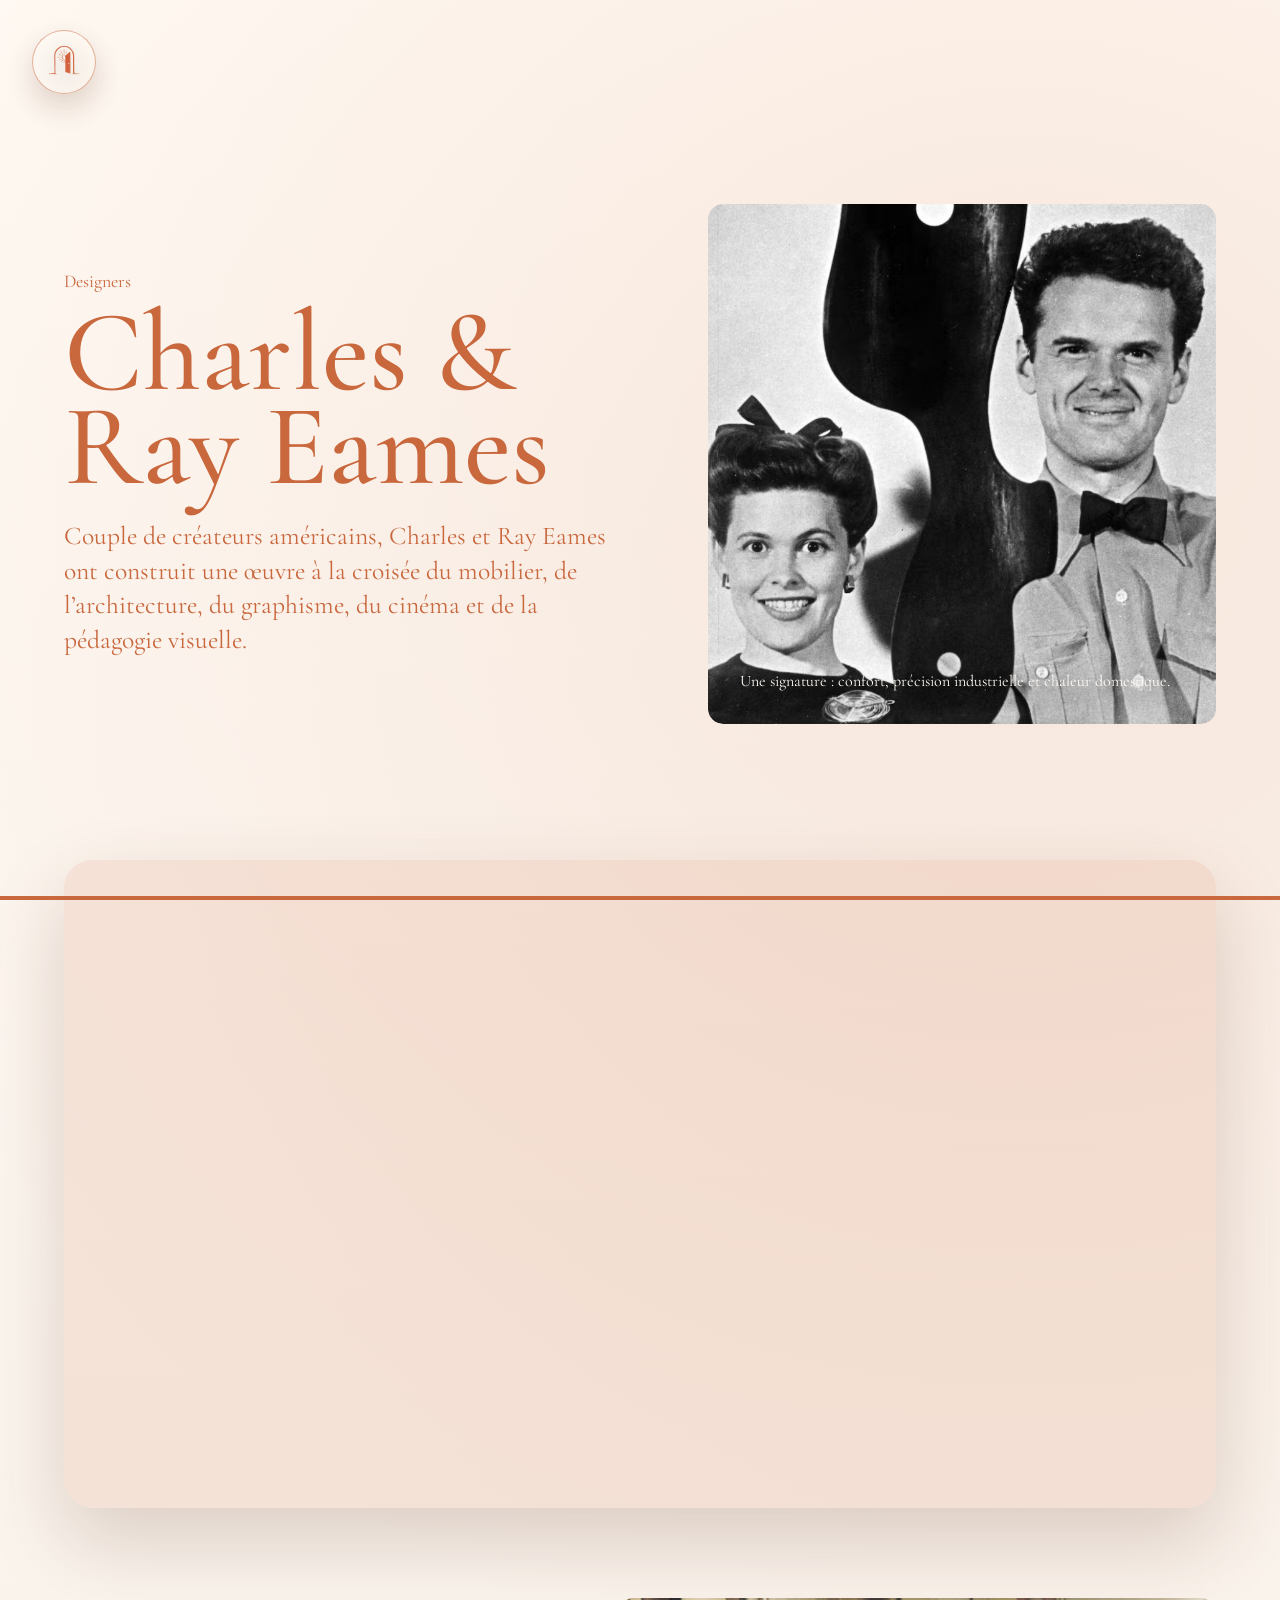
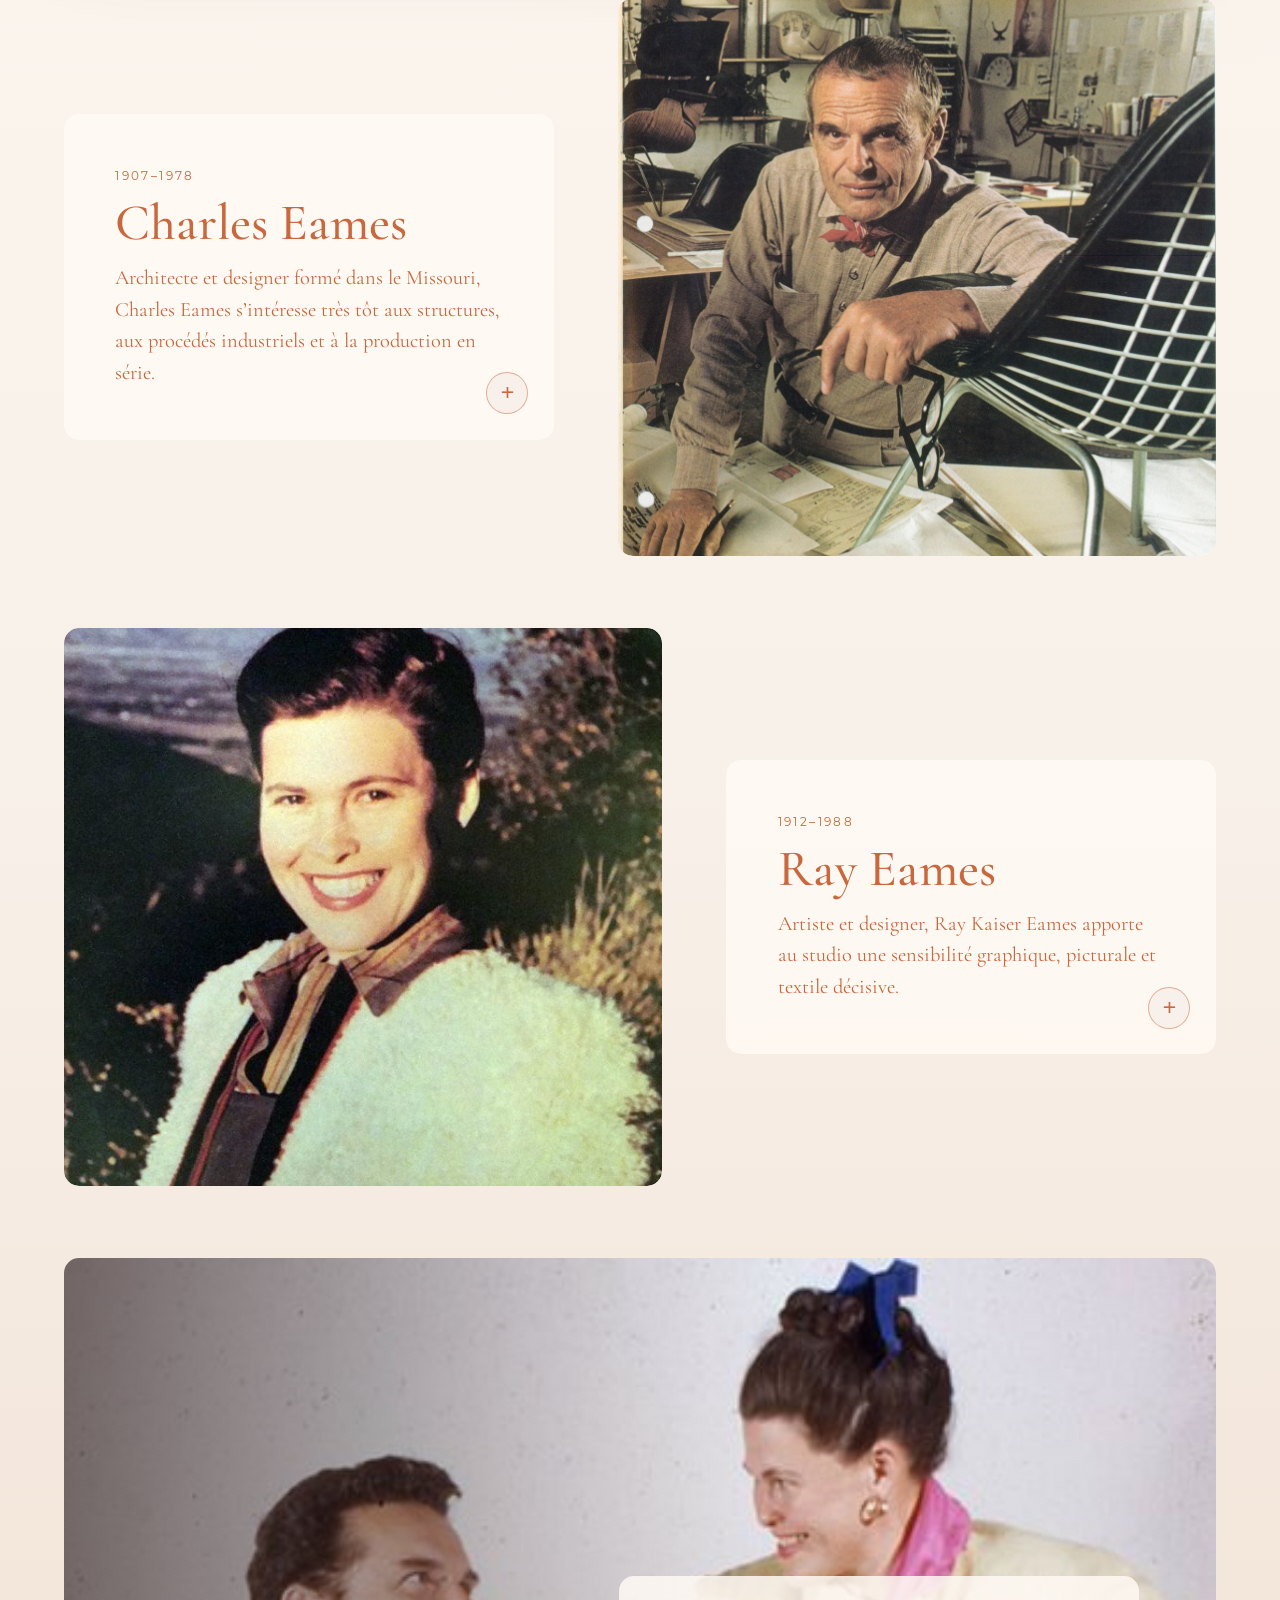
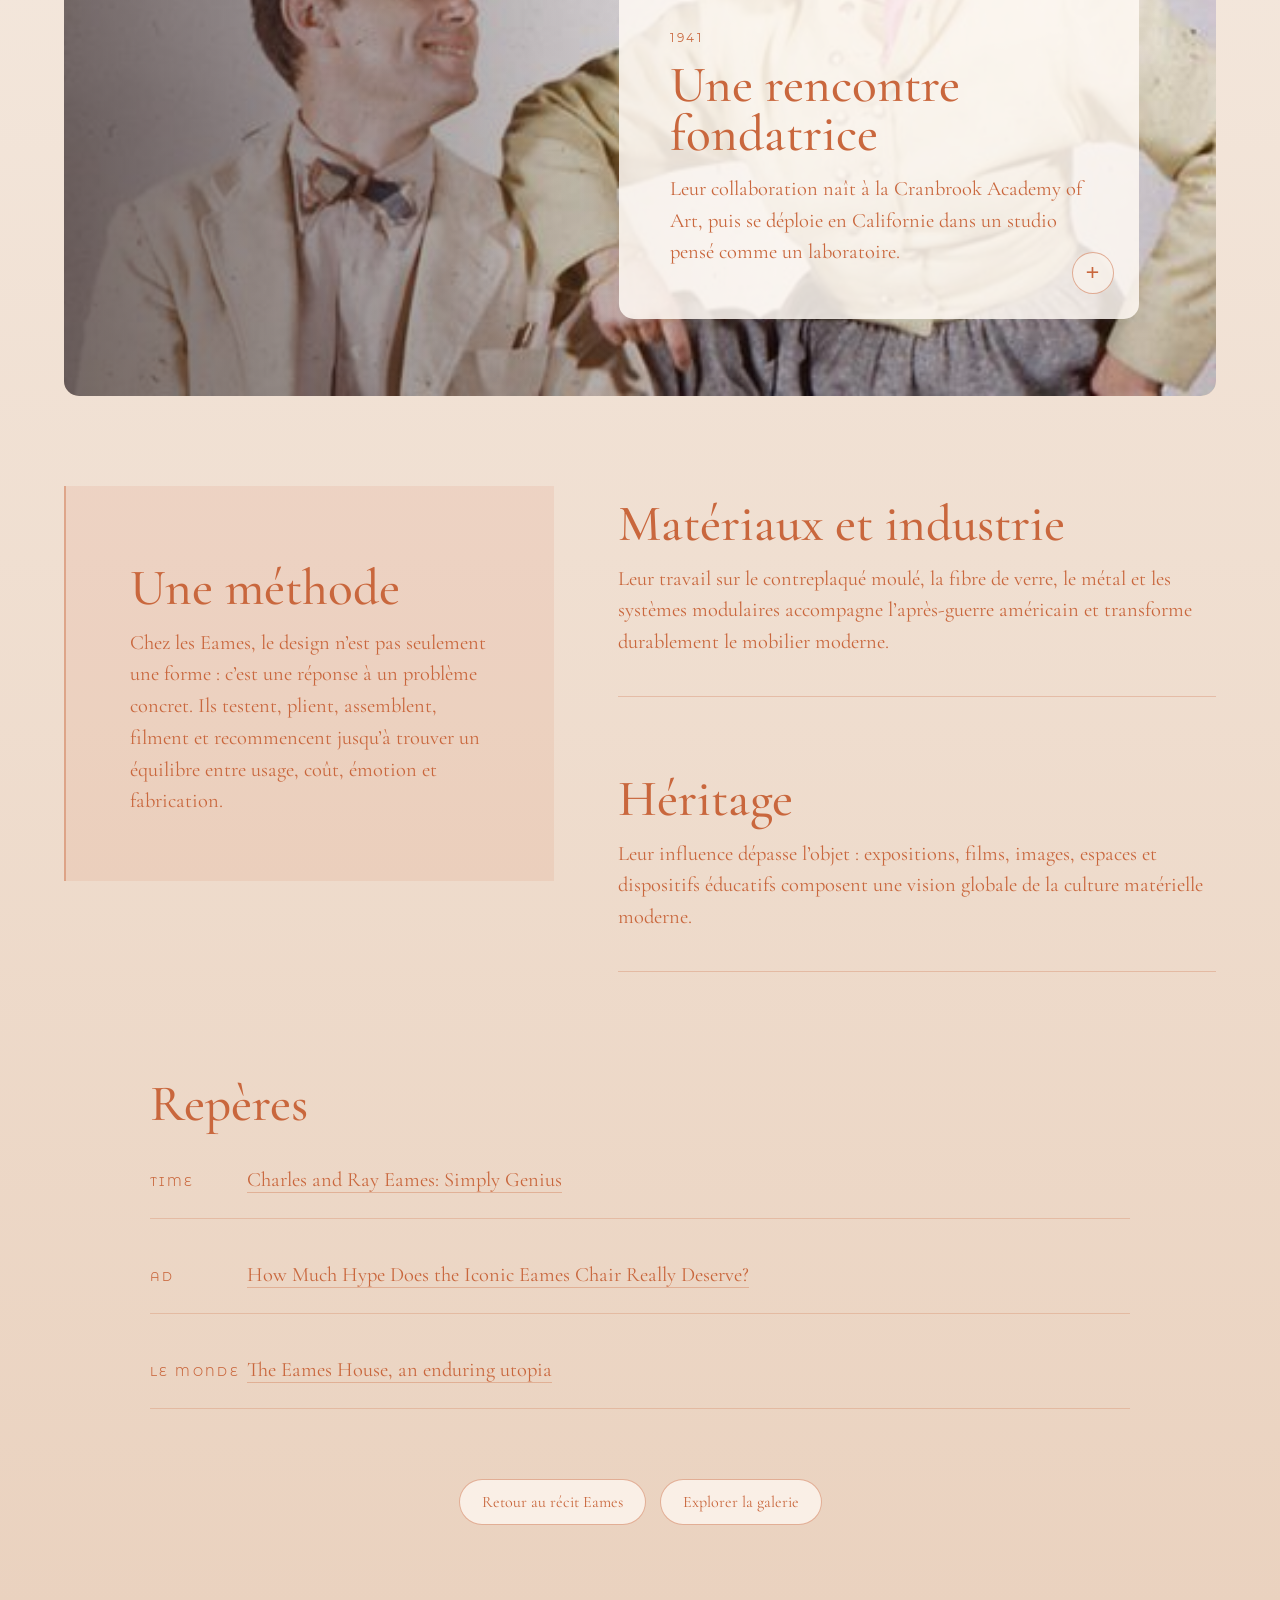
==== commit 49616eaf: "update" ====
--- a/designers.html
+++ b/designers.html
@@ -16,18 +16,15 @@
   </head>
 
   <body class="designer-page">
-    <header class="designer-header">
-      <div class="logo">
-        <a href="index.html">Pièces Mémoire.</a>
-      </div>
-
-      <nav>
-        <a href="archives.html">Archives</a>
-        <a href="eames.html">Eames Lounge Chair</a>
-        <a href="index.html">Accueil</a>
-      </nav>
-
-      <button class="menu-btn" type="button" aria-label="Ouvrir le menu">☰</button>
+    <header class="story-header">
+      <a
+        href="index.html"
+        class="story-exit"
+        aria-label="Retour à l’accueil Pièces Mémoire"
+        title="Sortie"
+      >
+        <img src="./Images/logo archival.png" alt="" />
+      </a>
     </header>
 
     <main>
@@ -43,7 +40,7 @@
         </div>
 
         <figure class="designer-hero__portrait">
-          <img src="./Images/Eames/charles&ray02.jpg" alt="Charles et Ray Eames" />
+          <img src="./Images/Eames/Charles&Ray/charles&ray02.jpg" alt="Charles et Ray Eames" />
           <figcaption>Une signature : confort, précision industrielle et chaleur domestique.</figcaption>
         </figure>
       </section>
@@ -58,33 +55,72 @@
       </section>
 
       <section class="designer-profile">
-        <article>
-          <span>1907–1978</span>
-          <h2>Charles Eames</h2>
-          <p>
-            Architecte et designer formé dans le Missouri, Charles Eames
-            s’intéresse très tôt aux structures, aux procédés industriels et à
-            la production en série.
-          </p>
-        </article>
-
-        <article>
-          <span>1912–1988</span>
-          <h2>Ray Eames</h2>
-          <p>
-            Artiste et designer, Ray Kaiser Eames apporte au studio une
-            sensibilité graphique, picturale et textile décisive.
-          </p>
-        </article>
-
-        <article>
-          <span>1941</span>
-          <h2>Une rencontre fondatrice</h2>
-          <p>
-            Leur collaboration naît à la Cranbrook Academy of Art, puis se
-            déploie en Californie dans un studio pensé comme un laboratoire.
-          </p>
-        </article>
+        <section class="designer-profile-panel designer-profile-panel--text-left">
+          <article>
+            <span>1907–1978</span>
+            <h2>Charles Eames</h2>
+            <p>
+              Architecte et designer formé dans le Missouri, Charles Eames
+              s’intéresse très tôt aux structures, aux procédés industriels et à
+              la production en série.
+            </p>
+            <button
+              class="designer-more-btn"
+              type="button"
+              data-designer-popup-open
+              aria-label="En savoir plus sur Charles Eames"
+            >
+              +
+            </button>
+          </article>
+          <figure>
+            <img src="./Images/Eames/Charles&Ray/charles.jpg" alt="Charles Eames" />
+          </figure>
+        </section>
+
+        <section class="designer-profile-panel designer-profile-panel--text-right">
+          <figure>
+            <img src="./Images/Eames/Charles&Ray/ray03.jpg" alt="Ray Eames" />
+          </figure>
+          <article>
+            <span>1912–1988</span>
+            <h2>Ray Eames</h2>
+            <p>
+              Artiste et designer, Ray Kaiser Eames apporte au studio une
+              sensibilité graphique, picturale et textile décisive.
+            </p>
+            <button
+              class="designer-more-btn"
+              type="button"
+              data-designer-popup-open
+              aria-label="En savoir plus sur Ray Eames"
+            >
+              +
+            </button>
+          </article>
+        </section>
+
+        <section class="designer-profile-panel designer-profile-panel--full">
+          <figure>
+            <img src="./Images/Eames/Charles&Ray/charles&ray4.jpg" alt="Charles et Ray Eames" />
+          </figure>
+          <article>
+            <span>1941</span>
+            <h2>Une rencontre fondatrice</h2>
+            <p>
+              Leur collaboration naît à la Cranbrook Academy of Art, puis se
+              déploie en Californie dans un studio pensé comme un laboratoire.
+            </p>
+            <button
+              class="designer-more-btn"
+              type="button"
+              data-designer-popup-open
+              aria-label="En savoir plus sur Charles et Ray Eames"
+            >
+              +
+            </button>
+          </article>
+        </section>
       </section>
 
       <section class="designer-story">
@@ -120,10 +156,24 @@
       <section class="designer-timeline" aria-label="Repères chronologiques">
         <h2>Repères</h2>
         <ol>
-          <li><span>1940</span> Expérimentations autour du contreplaqué moulé.</li>
-          <li><span>1949</span> Construction de la Eames House à Pacific Palisades.</li>
-          <li><span>1956</span> Lancement du Eames Lounge Chair et de son ottoman.</li>
-          <li><span>1977</span> Film <em>Powers of Ten</em>, synthèse de leur pensée visuelle.</li>
+          <li>
+            <span>TIME</span>
+            <a href="https://time.com/3754246/charles-and-ray-eames-simply-genius/" target="_blank" rel="noreferrer">
+              Charles and Ray Eames: Simply Genius
+            </a>
+          </li>
+          <li>
+            <span>AD</span>
+            <a href="https://www.architecturaldigest.com/story/eames-lounge-chair-review" target="_blank" rel="noreferrer">
+              How Much Hype Does the Iconic Eames Chair Really Deserve?
+            </a>
+          </li>
+          <li>
+            <span>Le Monde</span>
+            <a href="https://www.lemonde.fr/en/lifestyle/article/2026/05/03/the-eames-house-an-enduring-utopia-spared-by-the-los-angeles-fires_6753075_37.html" target="_blank" rel="noreferrer">
+              The Eames House, an enduring utopia
+            </a>
+          </li>
         </ol>
       </section>
 
@@ -132,6 +182,32 @@
         <a href="archives.html">Explorer la galerie</a>
       </section>
     </main>
+
+    <div
+      class="designer-popup"
+      data-designer-popup
+      aria-hidden="true"
+      role="dialog"
+      aria-modal="true"
+      aria-label="Articles complémentaires"
+    >
+      <div class="designer-popup__panel">
+        <button
+          class="designer-popup__close"
+          type="button"
+          data-designer-popup-close
+          aria-label="Fermer la fenêtre"
+        >
+          ×
+        </button>
+        <p>Si vous souhaitez en savoir plus, vous pouvez consulter ces articles</p>
+        <ul>
+          <li><a href="#article01">article01</a></li>
+          <li><a href="#article02">article02</a></li>
+          <li><a href="#article03">article03</a></li>
+        </ul>
+      </div>
+    </div>
 
     <div class="overlay"></div>
 
--- a/style.css
+++ b/style.css
@@ -199,8 +199,9 @@
 }
 
 .logo img {
-  width: 143px;
-  height: 143px;
+  width: 163px;
+  height: 163px;
+  margin-left: -45px;
   object-fit: contain;
 }
 
@@ -660,6 +661,258 @@
   line-height: 1.5;
   opacity: 0.74;
 }
+
+/* ---------------- DESIGNER PLUNGE CAROUSEL ---------------- */
+
+.designer-dive {
+  width: 100%;
+  padding: clamp(54px, 9vh, 96px) 0 clamp(70px, 11vh, 130px);
+  overflow: hidden;
+}
+
+.designer-dive__intro {
+  width: min(1120px, calc(100% - 44px));
+  margin: 0 auto clamp(28px, 5vh, 52px);
+  text-align: center;
+}
+
+.designer-dive__intro h2 {
+  margin-top: 12px;
+  font-size: clamp(42px, 6vw, 92px);
+  font-weight: 500;
+  line-height: 0.92;
+  color: var(--primary);
+}
+
+.designer-dive__viewport {
+  position: relative;
+  min-height: clamp(500px, 58vw, 700px);
+  display: flex;
+  align-items: center;
+  overflow: hidden;
+  perspective: 900px;
+  perspective-origin: 50% 50%;
+}
+
+.designer-dive__viewport::before,
+.designer-dive__viewport::after {
+  content: "";
+  position: absolute;
+  top: 0;
+  z-index: 3;
+  width: 18%;
+  height: 100%;
+  pointer-events: none;
+}
+
+.designer-dive__viewport::before {
+  left: 0;
+  background: linear-gradient(90deg, var(--bg), transparent);
+}
+
+.designer-dive__viewport::after {
+  right: 0;
+  background: linear-gradient(270deg, var(--bg), transparent);
+}
+
+.designer-dive__track {
+  display: flex;
+  align-items: center;
+  gap: clamp(18px, 2.4vw, 34px);
+  width: max-content;
+  padding: 54px clamp(22px, 5vw, 72px);
+  transform-style: preserve-3d;
+  will-change: transform;
+}
+
+.designer-dive-arrow {
+  position: absolute;
+  top: 50%;
+  z-index: 6;
+  width: 54px;
+  height: 54px;
+  border: 1px solid rgba(201, 103, 61, 0.42);
+  border-radius: 50%;
+  background: rgba(255, 250, 244, 0.86);
+  color: var(--primary);
+  font-family: "Montserrat Alternates", sans-serif;
+  font-size: 24px;
+  line-height: 1;
+  transform: translateY(-50%);
+  box-shadow: 0 18px 42px rgba(83, 45, 31, 0.16);
+  backdrop-filter: blur(12px);
+  transition:
+    transform 0.28s ease,
+    background 0.28s ease,
+    color 0.28s ease,
+    border-color 0.28s ease;
+}
+
+.designer-dive-arrow:hover,
+.designer-dive-arrow:focus-visible {
+  background: var(--primary);
+  border-color: var(--primary);
+  color: #fffaf4;
+  transform: translateY(-50%) scale(1.08);
+}
+
+.designer-dive-arrow--prev {
+  left: clamp(14px, 4vw, 62px);
+}
+
+.designer-dive-arrow--next {
+  right: clamp(14px, 4vw, 62px);
+}
+
+.designer-dive-card {
+  position: relative;
+  width: clamp(220px, calc(18vw + 30px), 300px);
+  height: clamp(300px, 34vw, 440px);
+  flex: 0 0 auto;
+  overflow: hidden;
+  pointer-events: auto;
+  border: 1px solid rgba(201, 103, 61, 0.2);
+  border-radius: 26px;
+  background: #f7eadf;
+  box-shadow: 0 28px 58px rgba(83, 45, 31, 0.16);
+  color: inherit;
+  text-decoration: none;
+  transform:
+    translateY(var(--dive-y, 0px))
+    translateZ(var(--dive-z, 0px))
+    scale(var(--dive-scale, 1));
+  transform-origin: center center;
+  opacity: var(--dive-opacity, 1);
+  will-change: transform, opacity;
+  filter: brightness(1);
+  transition:
+    transform 0.55s cubic-bezier(0.16, 1, 0.3, 1),
+    opacity 0.55s ease,
+    filter 0.35s ease,
+    border-color 0.35s ease,
+    box-shadow 0.55s ease;
+}
+
+.designer-dive-card--link {
+  cursor: pointer;
+}
+
+.designer-dive-card.is-pending {
+  display: grid;
+  place-items: end start;
+  background:
+    radial-gradient(circle at 50% 28%, rgba(201, 103, 61, 0.18), transparent 34%),
+    linear-gradient(145deg, rgba(255, 250, 244, 0.94), rgba(238, 213, 196, 0.92));
+}
+
+.designer-dive-card::after {
+  content: "";
+  position: absolute;
+  inset: 0;
+  background: linear-gradient(180deg, transparent 34%, rgba(42, 24, 18, 0.72));
+  pointer-events: none;
+}
+
+.designer-dive-card.is-pending::after {
+  background:
+    linear-gradient(180deg, transparent 20%, rgba(42, 24, 18, 0.22)),
+    repeating-linear-gradient(
+      90deg,
+      rgba(201, 103, 61, 0.12) 0 1px,
+      transparent 1px 42px
+    );
+}
+
+.designer-dive-card:hover,
+.designer-dive-card.is-dive-hovered {
+  z-index: 8;
+  opacity: 1;
+  border-color: rgba(201, 103, 61, 0.58);
+}
+
+.designer-dive-card img {
+  width: 100%;
+  height: 100%;
+  object-fit: cover;
+  transition: transform 0.7s cubic-bezier(0.16, 1, 0.3, 1);
+}
+
+.designer-dive-card:hover img {
+  transform: scale(1.06);
+}
+
+.designer-dive-card div {
+  position: absolute;
+  left: 18px;
+  right: 18px;
+  bottom: 18px;
+  z-index: 2;
+  display: grid;
+  gap: 12px;
+  pointer-events: auto;
+}
+
+.designer-dive-card p {
+  color: #fffaf4;
+  font-family: "Cormorant Garamond", serif;
+  font-size: clamp(24px, 2.2vw, 34px);
+  font-weight: 500;
+  line-height: 0.94;
+  text-shadow: 0 8px 24px rgba(18, 10, 7, 0.58);
+}
+
+.designer-dive-card__button {
+  position: relative;
+  z-index: 4;
+  justify-self: start;
+  display: inline-flex;
+  padding: 10px 14px;
+  border-radius: 999px;
+  background: rgba(255, 250, 244, 0.92);
+  color: var(--primary);
+  font-family: "Montserrat Alternates", sans-serif;
+  font-size: 11px;
+  font-weight: 600;
+  letter-spacing: 0.04em;
+  box-shadow: 0 12px 30px rgba(18, 10, 7, 0.18);
+  pointer-events: auto;
+  transition:
+    background 0.25s ease,
+    color 0.25s ease,
+  transform 0.25s ease;
+}
+
+.designer-dive-card--link:hover .designer-dive-card__button,
+.designer-dive-card--link:focus-visible .designer-dive-card__button {
+  background: var(--primary);
+  color: #fffaf4;
+  transform: translateY(-2px);
+}
+
+.designer-dive-card:not(.designer-dive-card--link) span {
+  justify-self: start;
+  padding: 10px 14px;
+  border: 1px solid rgba(255, 250, 244, 0.42);
+  border-radius: 999px;
+  background: rgba(42, 24, 18, 0.46);
+  color: #fffaf4;
+  font-family: "Montserrat Alternates", sans-serif;
+  font-size: 11px;
+  font-weight: 600;
+  letter-spacing: 0.08em;
+  text-transform: uppercase;
+  box-shadow: 0 12px 30px rgba(18, 10, 7, 0.16);
+}
+
+@keyframes designerDiveScroll {
+  from {
+    transform: translate3d(0, 0, 0);
+  }
+
+  to {
+    transform: translate3d(calc(-50% - clamp(9px, 1.2vw, 17px)), 0, 0);
+  }
+}
 /* ---------------- RESPONSIVE ---------------- */
 
 @media (max-width: 1000px) {
@@ -707,6 +960,21 @@
     width: 44px;
     height: 44px;
     font-size: 21px;
+  }
+
+  .designer-dive__track {
+    padding-inline: 24px;
+  }
+
+  .designer-dive-card {
+    width: 240px;
+    height: 330px;
+  }
+
+  .designer-dive-arrow {
+    width: 46px;
+    height: 46px;
+    font-size: 20px;
   }
 }
 
@@ -1597,8 +1865,81 @@
     linear-gradient(180deg, #fffaf4 0%, #f8f1ea 48%, #ead2bf 100%);
 }
 
+.designer-page,
+.designer-page * {
+  cursor: auto !important;
+}
+
+.designer-page a,
+.designer-page button {
+  cursor: pointer !important;
+}
+
 .designer-header {
   background: rgba(255, 250, 244, 0.78);
+}
+
+.designer-page .story-header {
+  position: fixed;
+  top: 12px;
+  left: -46px;
+  z-index: 1200;
+}
+
+.designer-page .story-exit {
+  position: relative;
+  display: inline-flex;
+  align-items: center;
+  justify-content: center;
+  width: auto;
+  height: auto;
+  padding: 0;
+  border: 0;
+  background: transparent;
+  color: var(--dark);
+  text-decoration: none;
+  font-family: "Montserrat Alternates", sans-serif;
+  font-size: 11px;
+  letter-spacing: 0.14em;
+  text-transform: uppercase;
+  backdrop-filter: none;
+  -webkit-backdrop-filter: none;
+  box-shadow: none;
+  opacity: 0.95;
+}
+
+.designer-page .story-exit::before {
+  content: "";
+  position: absolute;
+  left: 50%;
+  top: 50%;
+  width: 62px;
+  height: 62px;
+  border: 1px solid rgba(201, 103, 61, 0.52);
+  border-radius: 50%;
+  background: rgba(255, 250, 244, 0.92);
+  transform: translate(-50%, -50%);
+  z-index: 0;
+  box-shadow: 0 14px 32px rgba(99, 54, 33, 0.18);
+}
+
+.designer-page .story-exit:hover,
+.designer-page .story-exit:focus-visible {
+  transform: translateY(-1px);
+}
+
+.designer-page .story-exit:hover::before,
+.designer-page .story-exit:focus-visible::before {
+  border-color: rgba(201, 103, 61, 0.72);
+}
+
+.designer-page .story-exit img {
+  position: relative;
+  z-index: 1;
+  width: 131px;
+  height: 131px;
+  object-fit: contain;
+  filter: drop-shadow(0 8px 16px rgba(18, 10, 7, 0.46));
 }
 
 .designer-page main {
@@ -1632,18 +1973,21 @@
   min-height: 520px;
   display: grid;
   place-items: center;
-  padding: clamp(24px, 4vw, 54px);
-  background:
-    linear-gradient(#fff8f0, #f0d7c3) padding-box,
-    linear-gradient(135deg, #7b4427, #f1c28d 38%, #8c4f2d 70%, #f4d5a4) border-box;
-  border: clamp(12px, 2vw, 22px) solid transparent;
-  box-shadow: 0 34px 80px rgba(99, 54, 33, 0.18);
+  padding: 0;
+  overflow: hidden;
+  background: transparent;
+  border: 0;
+  border-radius: 15px;
+  box-shadow: none;
 }
 
 .designer-hero__portrait img {
-  width: min(86%, 460px);
-  height: auto;
-  object-fit: contain;
+  position: absolute;
+  inset: 0;
+  width: 100%;
+  height: 100%;
+  object-fit: cover;
+  border-radius: 15px;
   filter: drop-shadow(0 28px 30px rgba(83, 45, 31, 0.22));
 }
 
@@ -1652,20 +1996,23 @@
   left: clamp(18px, 2.5vw, 34px);
   right: clamp(18px, 2.5vw, 34px);
   bottom: clamp(18px, 2.5vw, 34px);
+  color: #fffaf4;
   font-size: 16px;
   line-height: 1.4;
-  opacity: 0.78;
+  opacity: 1;
+  text-shadow: 0 8px 22px rgba(42, 24, 18, 0.72);
 }
 
 .designer-video-display {
   position: relative;
-  width: min(1120px, 100%);
+  width: 100%;
   aspect-ratio: 16 / 9;
   margin: clamp(42px, 8vh, 96px) auto 0;
   overflow: hidden;
   border-radius: 28px;
   background: rgba(201, 103, 61, 0.12);
   box-shadow: 0 34px 80px rgba(99, 54, 33, 0.2);
+  animation: designerFloatIn 0.9s ease both;
 }
 
 .designer-video-display iframe {
@@ -1678,16 +2025,196 @@
 
 .designer-profile {
   display: grid;
-  grid-template-columns: repeat(3, 1fr);
-  gap: 1px;
+  gap: clamp(36px, 8vh, 94px);
   margin: clamp(60px, 10vh, 120px) 0;
-  background: rgba(201, 103, 61, 0.28);
-}
-
-.designer-profile article {
-  min-height: 260px;
-  padding: clamp(28px, 4vw, 52px);
-  background: rgba(255, 250, 244, 0.78);
+  background: transparent;
+}
+
+.designer-profile-panel {
+  display: grid;
+  grid-template-columns: minmax(0, 0.9fr) minmax(0, 1.1fr);
+  gap: clamp(28px, 5vw, 76px);
+  align-items: stretch;
+  min-height: clamp(440px, 62vh, 680px);
+  animation: designerFloatIn 0.9s ease both;
+}
+
+.designer-profile-panel--text-right {
+  grid-template-columns: minmax(0, 1.1fr) minmax(0, 0.9fr);
+}
+
+.designer-profile-panel article {
+  position: relative;
+  align-self: center;
+  padding: clamp(28px, 4vw, 58px);
+  border-radius: 15px;
+  background: rgba(255, 250, 244, 0.82);
+  transition:
+    transform 0.35s ease,
+    box-shadow 0.35s ease,
+    background 0.35s ease;
+}
+
+.designer-profile-panel figure {
+  position: relative;
+  min-height: 100%;
+  overflow: hidden;
+  border-radius: 15px;
+}
+
+.designer-profile-panel img {
+  position: absolute;
+  inset: 0;
+  width: 100%;
+  height: 100%;
+  object-fit: cover;
+  border-radius: 15px;
+  transition: transform 0.9s cubic-bezier(0.16, 1, 0.3, 1);
+}
+
+.designer-profile-panel:hover img {
+  transform: scale(1.035);
+}
+
+.designer-profile-panel article:hover {
+  transform: translateY(-4px);
+  background: rgba(255, 250, 244, 0.9);
+  box-shadow: 0 24px 58px rgba(99, 54, 33, 0.14);
+}
+
+.designer-profile-panel--full {
+  position: relative;
+  display: grid;
+  grid-template-columns: 1fr;
+  min-height: clamp(560px, 82vh, 860px);
+  overflow: hidden;
+  border-radius: 15px;
+}
+
+.designer-profile-panel--full figure {
+  position: absolute;
+  inset: 0;
+}
+
+.designer-profile-panel--full::after {
+  content: "";
+  position: absolute;
+  inset: 0;
+  background:
+    linear-gradient(90deg, rgba(42, 24, 18, 0.58), transparent 62%),
+    linear-gradient(180deg, transparent, rgba(42, 24, 18, 0.18));
+}
+
+.designer-profile-panel--full article {
+  position: relative;
+  z-index: 1;
+  width: min(520px, 88%);
+  margin: auto clamp(28px, 6vw, 88px) clamp(28px, 6vw, 88px) auto;
+  background: rgba(255, 250, 244, 0.86);
+}
+
+.designer-more-btn {
+  position: absolute;
+  right: clamp(18px, 2vw, 28px);
+  bottom: clamp(18px, 2vw, 28px);
+  width: 42px;
+  height: 42px;
+  border: 1px solid rgba(201, 103, 61, 0.5);
+  border-radius: 50%;
+  background: rgba(248, 241, 234, 0.88);
+  color: var(--primary);
+  font-family: "Montserrat Alternates", sans-serif;
+  font-size: 26px;
+  line-height: 1;
+  cursor: pointer;
+  transition:
+    transform 0.25s ease,
+    background 0.25s ease,
+    border-color 0.25s ease;
+}
+
+.designer-more-btn:hover,
+.designer-more-btn:focus-visible {
+  transform: rotate(90deg) scale(1.06);
+  border-color: rgba(201, 103, 61, 0.82);
+  background: rgba(255, 250, 244, 0.98);
+}
+
+.designer-popup {
+  position: fixed;
+  inset: 0;
+  z-index: 1800;
+  display: grid;
+  place-items: center;
+  padding: 24px;
+  background: rgba(42, 24, 18, 0.34);
+  opacity: 0;
+  pointer-events: none;
+  transition: opacity 0.3s ease;
+}
+
+.designer-popup.is-open {
+  opacity: 1;
+  pointer-events: auto;
+}
+
+.designer-popup__panel {
+  position: relative;
+  width: min(520px, 100%);
+  padding: clamp(28px, 4vw, 44px);
+  border-radius: 15px;
+  background: rgba(255, 250, 244, 0.96);
+  box-shadow: 0 34px 90px rgba(42, 24, 18, 0.24);
+  transform: translateY(14px) scale(0.98);
+  transition: transform 0.36s cubic-bezier(0.16, 1, 0.3, 1);
+}
+
+.designer-popup.is-open .designer-popup__panel {
+  transform: translateY(0) scale(1);
+}
+
+.designer-popup__panel p {
+  margin: 0 34px 22px 0;
+  font-size: clamp(20px, 2.2vw, 28px);
+  line-height: 1.25;
+}
+
+.designer-popup__panel ul {
+  margin: 0;
+  padding-left: 22px;
+}
+
+.designer-popup__panel li + li {
+  margin-top: 10px;
+}
+
+.designer-popup__panel a {
+  color: var(--primary);
+}
+
+.designer-popup__close {
+  position: absolute;
+  top: 16px;
+  right: 16px;
+  width: 34px;
+  height: 34px;
+  border: 1px solid rgba(201, 103, 61, 0.38);
+  border-radius: 50%;
+  background: rgba(248, 241, 234, 0.8);
+  color: var(--primary);
+  cursor: pointer;
+}
+
+@keyframes designerFloatIn {
+  from {
+    opacity: 0;
+    transform: translateY(24px);
+  }
+
+  to {
+    opacity: 1;
+    transform: translateY(0);
+  }
 }
 
 .designer-profile span,
@@ -1754,6 +2281,20 @@
   width: 92px;
 }
 
+.designer-timeline a {
+  color: var(--primary);
+  border-bottom: 1px solid rgba(201, 103, 61, 0.34);
+  transition:
+    color 0.25s ease,
+    border-color 0.25s ease;
+}
+
+.designer-timeline a:hover,
+.designer-timeline a:focus-visible {
+  color: var(--dark);
+  border-color: rgba(42, 24, 18, 0.55);
+}
+
 .designer-actions {
   display: flex;
   flex-wrap: wrap;
@@ -1778,6 +2319,28 @@
 
   .designer-hero__portrait {
     min-height: 420px;
+  }
+
+  .designer-profile-panel,
+  .designer-profile-panel--text-right {
+    grid-template-columns: 1fr;
+    min-height: auto;
+  }
+
+  .designer-profile-panel figure {
+    min-height: 420px;
+  }
+
+  .designer-profile-panel--text-right figure {
+    order: 2;
+  }
+
+  .designer-profile-panel--full {
+    min-height: 620px;
+  }
+
+  .designer-profile-panel--full article {
+    margin: auto;
   }
 }
 
